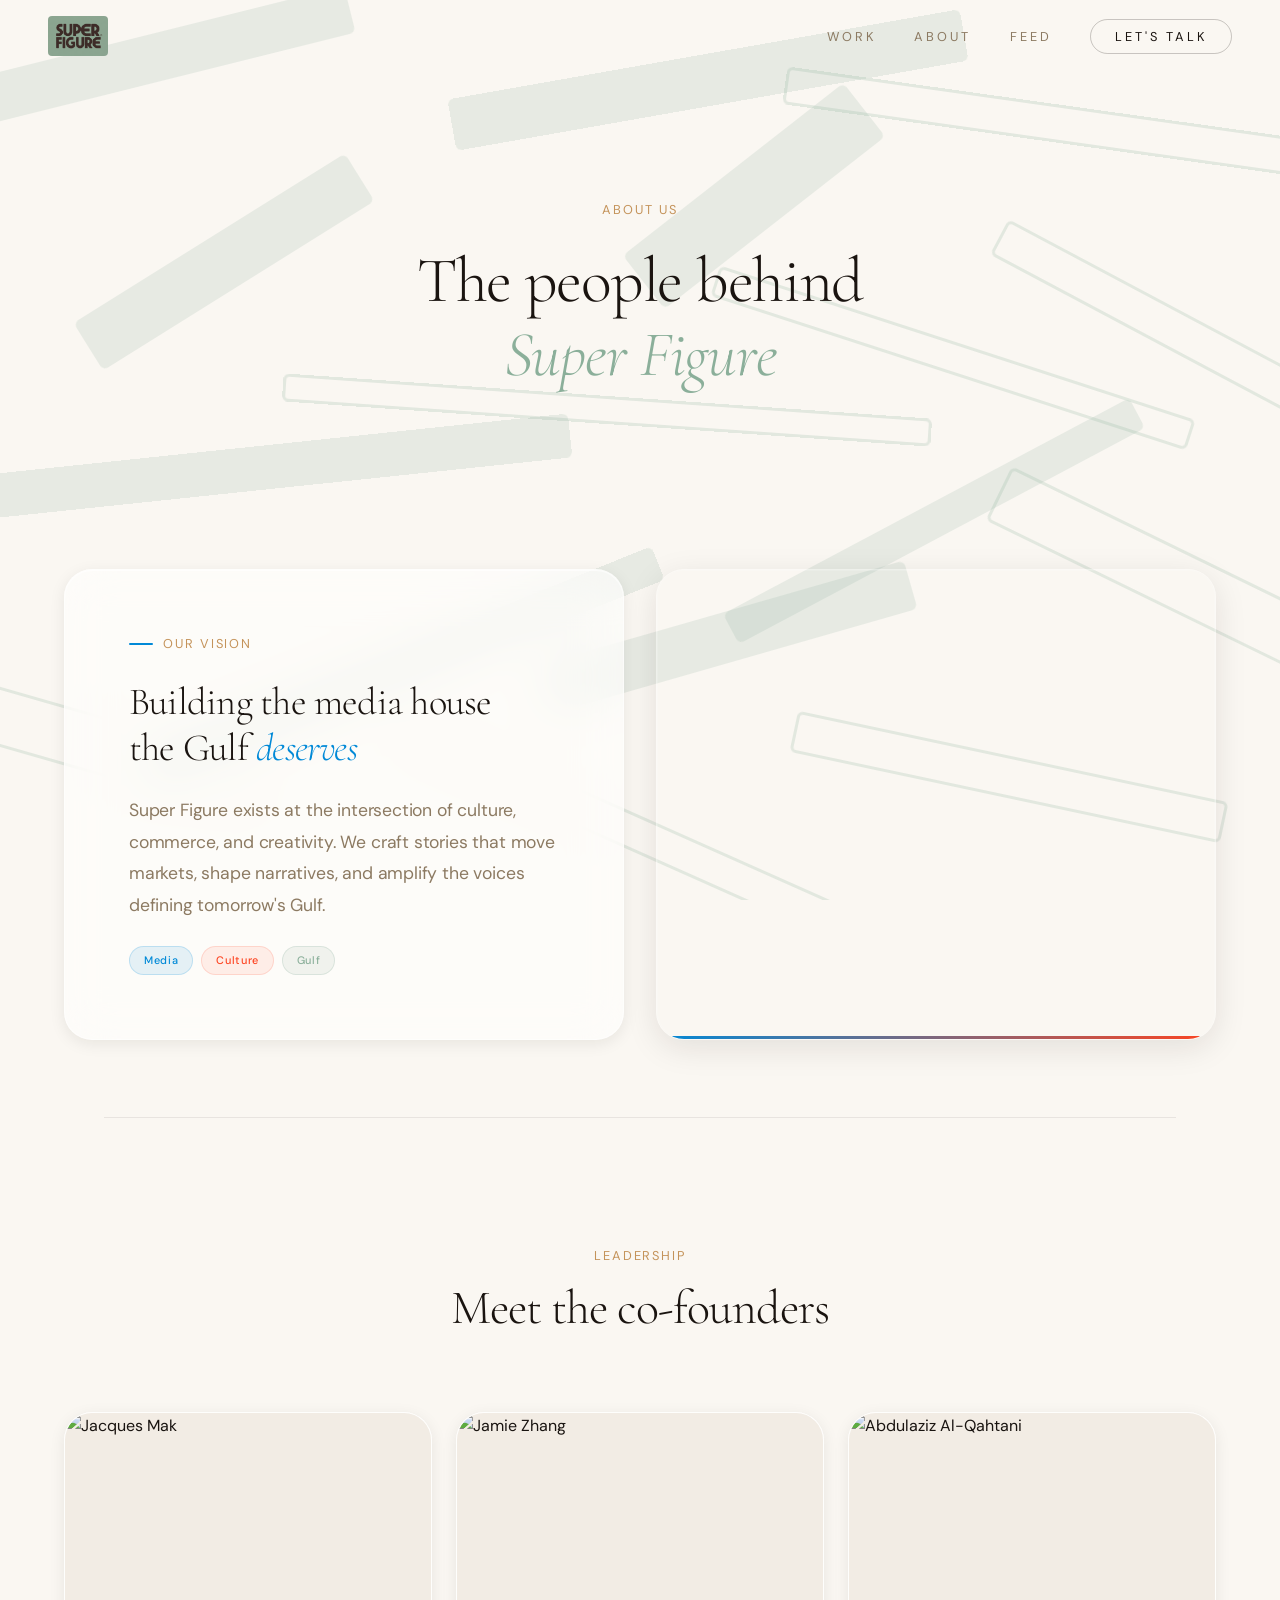
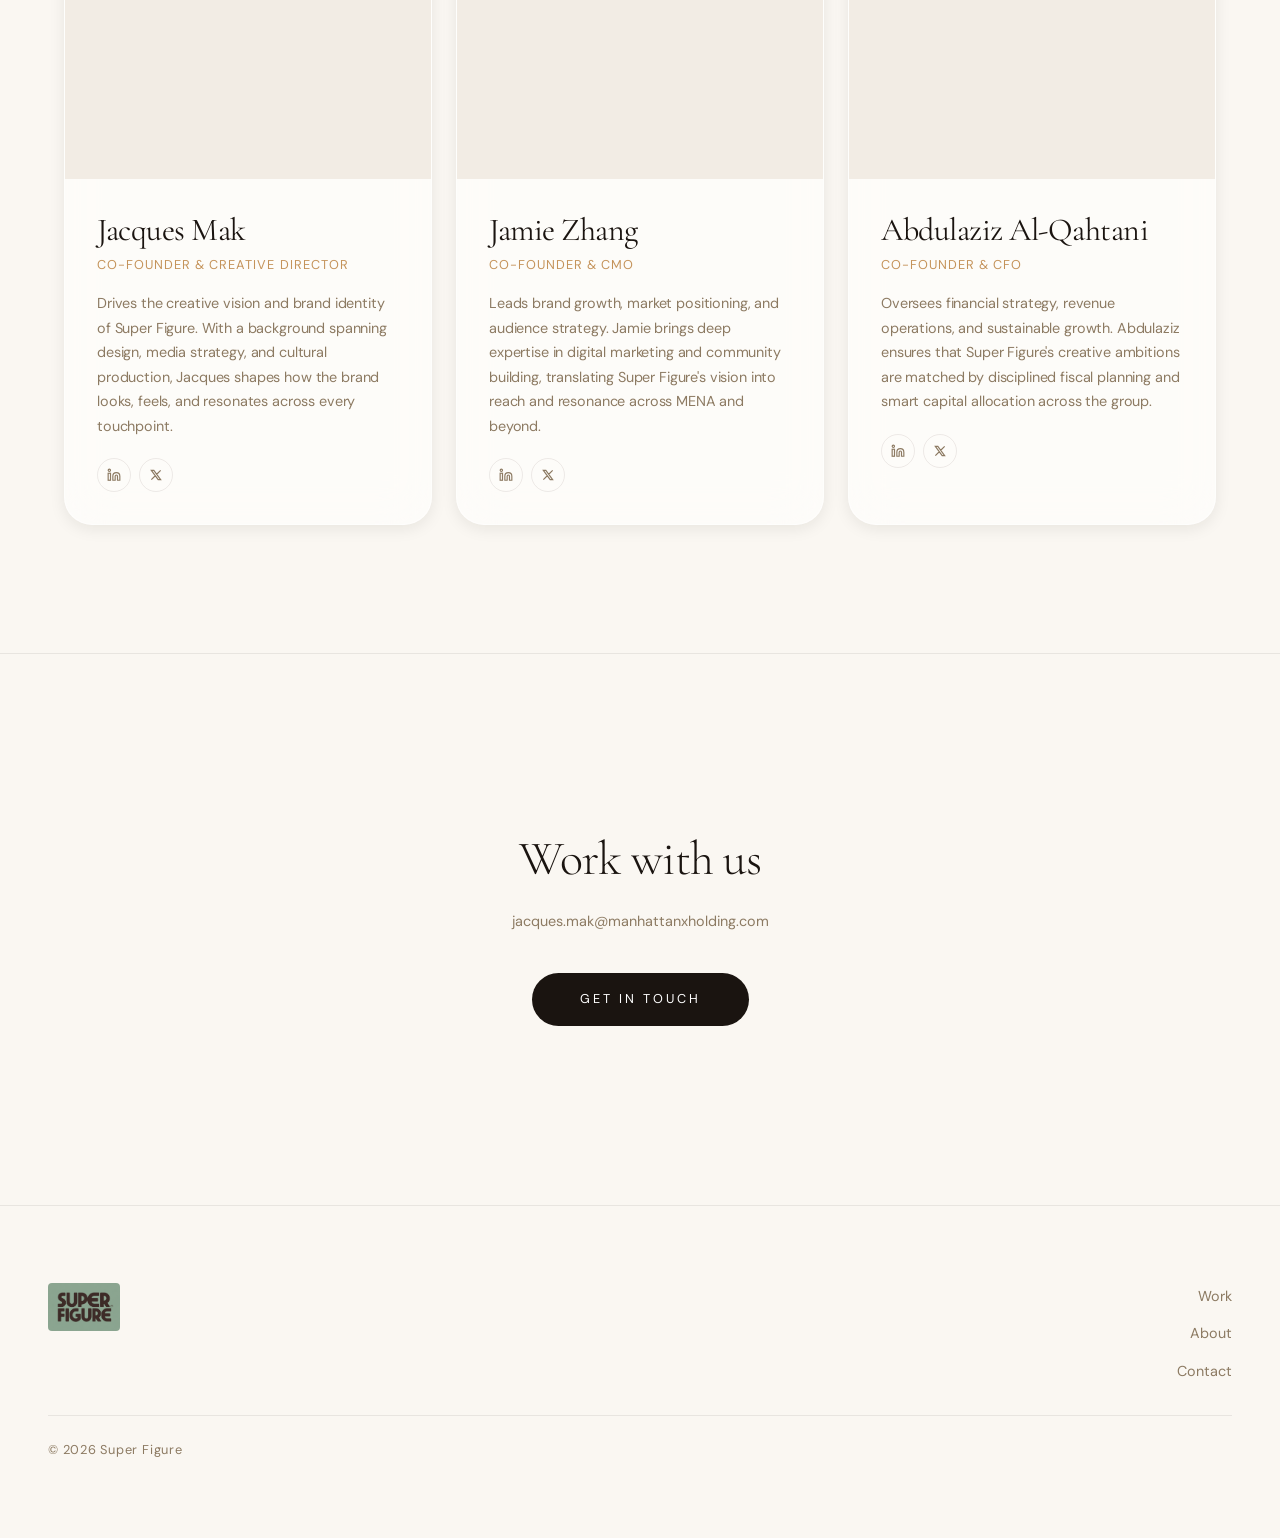
==== about.html @ fd744ec8 "people page" ====
<!DOCTYPE html>
<html lang="en" dir="ltr">
<head>
  <meta charset="UTF-8">
  <meta name="viewport" content="width=device-width, initial-scale=1.0">
  <title>About — SUPER FIGURE</title>
  <meta name="description" content="Meet the team behind SUPER FIGURE — a media house for the Gulf and beyond.">
  <meta property="og:title" content="About — SUPER FIGURE">
  <meta property="og:description" content="Meet the team behind SUPER FIGURE.">
  <meta property="og:type" content="website">

  <link rel="preconnect" href="https://fonts.googleapis.com">
  <link rel="preconnect" href="https://fonts.gstatic.com" crossorigin>
  <link href="https://fonts.googleapis.com/css2?family=Cormorant+Garamond:ital,wght@0,300;0,400;0,600;1,300;1,400&family=DM+Sans:ital,wght@0,300;0,400;0,500&family=JetBrains+Mono:wght@300;400&family=Noto+Naskh+Arabic:wght@400;500;600&display=swap" rel="stylesheet">
  <link rel="icon" type="image/svg+xml" href="favicon.svg">

  <link rel="stylesheet" href="styles/variables.css">
  <link rel="stylesheet" href="styles/base.css">
  <link rel="stylesheet" href="styles/components.css">
  <link rel="stylesheet" href="styles/animations.css">

  <style>
    .ar { font-family: var(--font-arabic); direction: rtl; }

    /* ===== SAGE BANDAGE STRIPS (background layer) ===== */
    .strips-bg {
      position: fixed;
      inset: 0;
      z-index: 0;
      pointer-events: none;
      overflow: hidden;
    }
    .strip {
      position: absolute;
      background: var(--sage);
      border-radius: 6px;
      will-change: transform;
      transition: transform 0.8s cubic-bezier(0.23, 1, 0.32, 1);
    }
    .strip--solid { opacity: 0.18; }
    .strip--outline {
      background: transparent;
      border: 3.5px solid var(--sage);
      opacity: 0.22;
    }
    .strip-1  { width: 420px; height: 48px; top: 4%;   left: -5%;  transform: rotate(-14deg); }
    .strip-2  { width: 600px; height: 38px; top: 12%;  right: -8%; transform: rotate(8deg); }
    .strip-3  { width: 320px; height: 56px; top: 26%;  left: 5%;   transform: rotate(-32deg); }
    .strip-4  { width: 500px; height: 32px; top: 38%;  right: 6%;  transform: rotate(18deg); }
    .strip-5  { width: 700px; height: 44px; top: 50%;  left: -10%; transform: rotate(-6deg); }
    .strip-6  { width: 350px; height: 60px; top: 60%;  right: -4%; transform: rotate(26deg); }
    .strip-7  { width: 550px; height: 36px; top: 72%;  left: 10%;  transform: rotate(-22deg); }
    .strip-8  { width: 440px; height: 42px; top: 84%;  right: 4%;  transform: rotate(12deg); }
    .strip-9  { width: 280px; height: 68px; top: 18%;  left: 48%;  transform: rotate(-38deg); }
    .strip-10 { width: 650px; height: 28px; top: 44%;  left: 22%;  transform: rotate(4deg); }
    .strip-11 { width: 380px; height: 50px; top: 68%;  left: 42%;  transform: rotate(-16deg); }
    .strip-12 { width: 480px; height: 36px; top: 90%;  left: 30%;  transform: rotate(24deg); }
    .strip-13 { width: 520px; height: 52px; top: 6%;   left: 35%;  transform: rotate(-10deg); }
    .strip-14 { width: 380px; height: 40px; top: 34%;  right: -6%; transform: rotate(28deg); }
    .strip-15 { width: 460px; height: 34px; top: 56%;  left: 55%;  transform: rotate(-28deg); }
    .strip-16 { width: 300px; height: 58px; top: 80%;  left: -3%;  transform: rotate(16deg); }

    /* ===== GLASS MIXIN ===== */
    .glass {
      background: rgba(255, 255, 255, 0.55);
      backdrop-filter: blur(20px) saturate(1.4);
      -webkit-backdrop-filter: blur(20px) saturate(1.4);
      border: 1px solid rgba(255, 255, 255, 0.5);
    }
    .glass-strong {
      background: rgba(255, 255, 255, 0.72);
      backdrop-filter: blur(32px) saturate(1.6);
      -webkit-backdrop-filter: blur(32px) saturate(1.6);
      border: 1px solid rgba(255, 255, 255, 0.6);
    }

    /* ===== ABOUT HERO ===== */
    .about-hero {
      position: relative;
      z-index: 1;
      padding: calc(var(--header-height) + clamp(4rem, 10vw, 8rem)) clamp(2rem, 6vw, 4rem) clamp(3rem, 6vw, 5rem);
    }
    .about-hero-inner {
      max-width: var(--max-width-narrow);
      margin: 0 auto;
      text-align: center;
    }
    .about-eyebrow {
      font-size: var(--text-xs);
      letter-spacing: var(--tracking-label);
      text-transform: uppercase;
      color: var(--gold);
      margin-bottom: 1.5rem;
      display: block;
    }
    .about-hero-title {
      font-family: var(--font-display);
      font-size: var(--text-3xl);
      font-weight: 300;
      color: var(--color-text);
      line-height: 1.15;
      letter-spacing: var(--tracking-display);
      margin-bottom: 1.5rem;
    }
    .about-hero-title .accent {
      color: var(--sage);
      font-style: italic;
    }

    /* ===== MP4 ACCENT COLORS ===== */
    :root {
      --mp4-blue: #0189d7;
      --mp4-blue-soft: rgba(1, 137, 215, 0.10);
      --mp4-blue-strong: rgba(1, 137, 215, 0.18);
      --mp4-red: #fd4421;
      --mp4-red-soft: rgba(253, 68, 33, 0.08);
      --mp4-olive: #504c3d;
    }

    /* ===== VISION SECTION ===== */
    .vision-section {
      position: relative;
      z-index: 1;
      padding: clamp(3rem, 6vw, 5rem) clamp(2rem, 6vw, 4rem);
    }
    .vision-inner {
      max-width: var(--max-width);
      margin: 0 auto;
      display: grid;
      grid-template-columns: 1fr 1fr;
      gap: clamp(1.5rem, 3vw, 2rem);
      align-items: stretch;
    }
    .vision-card {
      background: rgba(255, 255, 255, 0.6);
      backdrop-filter: blur(24px) saturate(1.5);
      -webkit-backdrop-filter: blur(24px) saturate(1.5);
      border: 1px solid rgba(255, 255, 255, 0.5);
      box-shadow: var(--shadow-md), inset 0 1px 0 rgba(255,255,255,0.6);
      border-radius: var(--radius-xl);
      padding: clamp(2.5rem, 5vw, 4rem);
      display: flex;
      flex-direction: column;
      justify-content: center;
    }
    .vision-label {
      font-size: var(--text-xs);
      letter-spacing: var(--tracking-label);
      text-transform: uppercase;
      color: var(--gold);
      margin-bottom: 1.5rem;
      display: flex;
      align-items: center;
      gap: 10px;
    }
    .vision-label::before {
      content: '';
      width: 24px;
      height: 2px;
      background: var(--mp4-blue);
      border-radius: 2px;
    }
    .vision-title {
      font-family: var(--font-display);
      font-size: clamp(1.8rem, 3vw, 2.8rem);
      color: var(--color-text);
      font-weight: 300;
      line-height: 1.2;
      letter-spacing: var(--tracking-display);
      margin-bottom: 1.5rem;
    }
    .vision-title .v-accent {
      color: var(--mp4-blue);
      font-style: italic;
    }
    .vision-body {
      font-size: var(--text-base);
      color: var(--color-text-muted);
      line-height: 1.8;
      letter-spacing: var(--tracking-body);
      margin-bottom: 1.5rem;
    }
    .vision-tag-row {
      display: flex;
      flex-wrap: wrap;
      gap: 8px;
      margin-top: auto;
    }
    .vision-tag {
      padding: 5px 14px;
      border-radius: var(--radius-pill);
      font-size: 0.68rem;
      letter-spacing: 0.06em;
      font-weight: 500;
    }
    .vision-tag--blue {
      background: var(--mp4-blue-soft);
      color: var(--mp4-blue);
      border: 1px solid var(--mp4-blue-strong);
    }
    .vision-tag--red {
      background: var(--mp4-red-soft);
      color: var(--mp4-red);
      border: 1px solid rgba(253, 68, 33, 0.15);
    }
    .vision-tag--sage {
      background: var(--sage-soft);
      color: var(--sage);
      border: 1px solid var(--sage-strong);
    }

    /* Video container */
    .vision-video {
      border-radius: var(--radius-xl);
      overflow: hidden;
      position: relative;
      box-shadow: var(--shadow-lg);
      border: 1px solid rgba(255,255,255,0.3);
    }
    .vision-video video {
      width: 100%;
      height: 100%;
      object-fit: cover;
      display: block;
    }
    .vision-video::after {
      content: '';
      position: absolute;
      inset: 0;
      border-radius: var(--radius-xl);
      box-shadow: inset 0 0 0 1px rgba(255,255,255,0.15);
      pointer-events: none;
    }
    /* Colored accent line under video */
    .vision-video::before {
      content: '';
      position: absolute;
      bottom: 0;
      left: 0;
      right: 0;
      height: 3px;
      background: linear-gradient(90deg, var(--mp4-blue), var(--mp4-red));
      z-index: 1;
    }

    /* ===== DIVIDER ===== */
    .section-divider {
      max-width: var(--max-width);
      margin: 0 auto;
      padding: 0 clamp(2rem, 6vw, 4rem);
      position: relative;
      z-index: 1;
    }
    .section-divider hr {
      border: none;
      border-top: 1px solid var(--color-border);
    }

    /* ===== TEAM SECTION ===== */
    .team-section {
      position: relative;
      z-index: 1;
      padding: clamp(5rem, 10vw, 8rem) clamp(2rem, 6vw, 4rem);
    }
    .team-inner {
      max-width: var(--max-width);
      margin: 0 auto;
    }
    .team-header {
      text-align: center;
      margin-bottom: clamp(3rem, 6vw, 5rem);
    }
    .team-label {
      font-size: var(--text-xs);
      letter-spacing: var(--tracking-label);
      text-transform: uppercase;
      color: var(--gold);
      margin-bottom: 1rem;
      display: block;
    }
    .team-title {
      font-family: var(--font-display);
      font-size: var(--text-2xl);
      color: var(--color-text);
      font-weight: 300;
      letter-spacing: var(--tracking-display);
    }

    /* Team Grid — Slack leadership-inspired cards */
    .team-grid {
      display: grid;
      grid-template-columns: repeat(3, 1fr);
      gap: clamp(1rem, 2vw, 1.5rem);
    }

    .team-card {
      background: rgba(255, 255, 255, 0.6);
      backdrop-filter: blur(24px) saturate(1.5);
      -webkit-backdrop-filter: blur(24px) saturate(1.5);
      border: 1px solid rgba(255, 255, 255, 0.5);
      border-radius: var(--radius-xl);
      overflow: hidden;
      transition: transform var(--duration-normal) var(--ease-out-quint),
                  box-shadow var(--duration-normal) var(--ease-out-quad),
                  border-color var(--duration-fast) var(--ease-out-quad);
      box-shadow: var(--shadow-md), inset 0 1px 0 rgba(255,255,255,0.6);
      position: relative;
    }

    .team-card::before {
      content: '';
      position: absolute;
      bottom: 0;
      left: 0;
      right: 0;
      height: 3px;
      background: linear-gradient(90deg, var(--mp4-blue), var(--sage), var(--gold));
      transform: scaleX(0);
      transform-origin: left;
      transition: transform var(--duration-slow) var(--ease-out-quint);
    }

    .team-card:hover {
      transform: translateY(-6px);
      box-shadow: var(--shadow-card-hover);
      border-color: var(--color-border-hover);
    }
    .team-card:hover::before {
      transform: scaleX(1);
    }

    .team-card-photo {
      width: 100%;
      aspect-ratio: 1 / 1;
      overflow: hidden;
      background: var(--cream-deep);
    }
    .team-card-photo img {
      width: 100%;
      height: 100%;
      object-fit: cover;
      filter: saturate(0.9);
      transition: transform var(--duration-glacial) var(--ease-out-quint),
                  filter var(--duration-slow) var(--ease-out-quad);
    }
    .team-card:hover .team-card-photo img {
      transform: scale(1.04);
      filter: saturate(1);
    }

    .team-card-info {
      padding: clamp(1.5rem, 2.5vw, 2rem);
    }

    .team-card-name {
      font-family: var(--font-display);
      font-size: var(--text-xl);
      color: var(--color-text);
      font-weight: 400;
      line-height: 1.2;
      margin-bottom: 0.35rem;
      letter-spacing: var(--tracking-title);
    }

    .team-card-role {
      font-size: var(--text-xs);
      letter-spacing: 0.08em;
      text-transform: uppercase;
      color: var(--gold);
      margin-bottom: 1rem;
      display: block;
    }

    .team-card-bio {
      font-size: var(--text-sm);
      color: var(--color-text-muted);
      line-height: 1.7;
      letter-spacing: var(--tracking-body);
    }

    /* Social row inside card */
    .team-card-social {
      display: flex;
      gap: 8px;
      margin-top: 1.25rem;
    }
    .team-social-btn {
      width: 34px;
      height: 34px;
      border-radius: 50%;
      border: 1px solid var(--color-border);
      background: transparent;
      display: flex;
      align-items: center;
      justify-content: center;
      cursor: pointer;
      transition: all var(--duration-micro) ease;
      text-decoration: none;
    }
    .team-social-btn:hover {
      border-color: var(--color-border-strong);
      background: var(--color-surface-muted);
    }
    .team-social-btn svg {
      width: 14px;
      height: 14px;
      stroke: var(--color-text-muted);
      fill: none;
      stroke-width: 2;
    }
    .team-social-btn:hover svg {
      stroke: var(--color-text);
    }

    /* ===== CTA ===== */
    .cta-section {
      background: var(--color-bg);
      padding: clamp(6rem, 14vw, 12rem) 2rem;
      text-align: center;
      border-top: 1px solid var(--color-border);
      position: relative;
      z-index: 1;
    }
    .cta-section h2 {
      font-family: var(--font-display);
      font-size: var(--text-2xl);
      color: var(--color-text);
      font-weight: 300;
      margin-bottom: 1.5rem;
    }
    .cta-email {
      font-size: var(--text-sm);
      color: var(--color-text-muted);
      margin-bottom: 2.5rem;
      display: block;
    }

    /* ===== RESPONSIVE ===== */
    @media (max-width: 768px) {
      .vision-inner {
        grid-template-columns: 1fr;
        gap: 1.5rem;
      }
      .vision-video {
        aspect-ratio: 16 / 9;
      }
      .team-grid {
        grid-template-columns: 1fr;
        max-width: 420px;
        margin: 0 auto;
      }
      .about-hero-title {
        font-size: var(--text-2xl);
      }
    }

    @media (min-width: 769px) and (max-width: 1024px) {
      .team-grid {
        grid-template-columns: repeat(2, 1fr);
      }
      .team-grid .team-card:last-child {
        grid-column: 1 / -1;
        max-width: 50%;
        justify-self: center;
      }
    }
  </style>
</head>
<body>

<!-- Sage Bandage Strips — scattered geometric background -->
<div class="strips-bg" aria-hidden="true" id="stripsBg">
  <div class="strip strip--solid strip-1"></div>
  <div class="strip strip--outline strip-2"></div>
  <div class="strip strip--solid strip-3"></div>
  <div class="strip strip--outline strip-4"></div>
  <div class="strip strip--solid strip-5"></div>
  <div class="strip strip--outline strip-6"></div>
  <div class="strip strip--solid strip-7"></div>
  <div class="strip strip--outline strip-8"></div>
  <div class="strip strip--solid strip-9"></div>
  <div class="strip strip--outline strip-10"></div>
  <div class="strip strip--solid strip-11"></div>
  <div class="strip strip--outline strip-12"></div>
  <div class="strip strip--solid strip-13"></div>
  <div class="strip strip--outline strip-14"></div>
  <div class="strip strip--solid strip-15"></div>
  <div class="strip strip--outline strip-16"></div>
</div>

<!-- Page Loader -->
<div class="page-loader" id="pageLoader">
  <div class="loader-mark">SF</div>
</div>

<a href="#main" class="skip-link">Skip to content</a>

<!-- Navigation -->
<nav class="site-nav" id="siteNav" role="navigation" aria-label="Main navigation">
  <div class="nav-inner">
    <a href="index.html" class="nav-brand">
      <img src="assets/images/logo.png" alt="Super Figure" class="nav-logo-img">
    </a>
    <ul class="nav-links">
      <li><a href="index.html#editorial">Work</a></li>
      <li><a href="about.html" class="active">About</a></li>
      <li><a href="index.html#feed">Feed</a></li>
      <li><a href="mailto:jacques.mak@manhattanxholding.com" class="nav-cta">Let's Talk</a></li>
    </ul>
    <button class="hamburger" id="hamburger" aria-label="Toggle menu">
      <span></span><span></span><span></span>
    </button>
  </div>
</nav>

<div class="mobile-menu" id="mobileMenu">
  <a href="index.html#editorial">Work</a>
  <a href="about.html">About</a>
  <a href="index.html#feed">Feed</a>
  <a href="mailto:jacques.mak@manhattanxholding.com">Contact</a>
</div>

<main id="main">

  <!-- ===== ABOUT HERO ===== -->
  <section class="about-hero">
    <div class="about-hero-inner reveal">
      <span class="about-eyebrow">About Us</span>
      <h1 class="about-hero-title">The people behind<br><span class="accent">Super Figure</span></h1>
    </div>
  </section>

  <!-- ===== VISION ===== -->
  <section class="vision-section">
    <div class="vision-inner">
      <div class="vision-card reveal">
        <span class="vision-label">Our Vision</span>
        <h2 class="vision-title">Building the media house<br>the Gulf <span class="v-accent">deserves</span></h2>
        <p class="vision-body">Super Figure exists at the intersection of culture, commerce, and creativity. We craft stories that move markets, shape narratives, and amplify the voices defining tomorrow's Gulf.</p>
        <div class="vision-tag-row">
          <span class="vision-tag vision-tag--blue">Media</span>
          <span class="vision-tag vision-tag--red">Culture</span>
          <span class="vision-tag vision-tag--sage">Gulf</span>
        </div>
      </div>
      <div class="vision-video reveal reveal-delay-1">
        <video autoplay muted loop playsinline>
          <source src="assets/images/697e04123c9caf346eb57c68.mp4" type="video/mp4">
        </video>
      </div>
    </div>
  </section>

  <div class="section-divider"><hr></div>

  <!-- ===== TEAM ===== -->
  <section class="team-section">
    <div class="team-inner">
      <div class="team-header reveal">
        <span class="team-label">Leadership</span>
        <h2 class="team-title">Meet the co-founders</h2>
      </div>

      <div class="team-grid">

        <!-- Jacques Mak -->
        <div class="team-card reveal reveal-delay-1">
          <div class="team-card-photo">
            <img src="assets/images/team/Jacques Mak.png" alt="Jacques Mak">
          </div>
          <div class="team-card-info">
            <h3 class="team-card-name">Jacques Mak</h3>
            <span class="team-card-role">Co-Founder & Creative Director</span>
            <p class="team-card-bio">Drives the creative vision and brand identity of Super Figure. With a background spanning design, media strategy, and cultural production, Jacques shapes how the brand looks, feels, and resonates across every touchpoint.</p>
            <div class="team-card-social">
              <a href="#" class="team-social-btn" aria-label="LinkedIn">
                <svg viewBox="0 0 24 24"><path d="M16 8a6 6 0 0 1 6 6v7h-4v-7a2 2 0 0 0-2-2 2 2 0 0 0-2 2v7h-4v-7a6 6 0 0 1 6-6z"/><rect x="2" y="9" width="4" height="12"/><circle cx="4" cy="4" r="2"/></svg>
              </a>
              <a href="#" class="team-social-btn" aria-label="X / Twitter">
                <svg viewBox="0 0 24 24"><path d="M4 4l11.733 16h4.267l-11.733-16zM4 20l6.768-6.768M20 4l-6.768 6.768"/></svg>
              </a>
            </div>
          </div>
        </div>

        <!-- Jamie Zhang -->
        <div class="team-card reveal reveal-delay-2">
          <div class="team-card-photo">
            <img src="assets/images/team/Jamie Zhang.jpeg" alt="Jamie Zhang">
          </div>
          <div class="team-card-info">
            <h3 class="team-card-name">Jamie Zhang</h3>
            <span class="team-card-role">Co-Founder & CMO</span>
            <p class="team-card-bio">Leads brand growth, market positioning, and audience strategy. Jamie brings deep expertise in digital marketing and community building, translating Super Figure's vision into reach and resonance across MENA and beyond.</p>
            <div class="team-card-social">
              <a href="#" class="team-social-btn" aria-label="LinkedIn">
                <svg viewBox="0 0 24 24"><path d="M16 8a6 6 0 0 1 6 6v7h-4v-7a2 2 0 0 0-2-2 2 2 0 0 0-2 2v7h-4v-7a6 6 0 0 1 6-6z"/><rect x="2" y="9" width="4" height="12"/><circle cx="4" cy="4" r="2"/></svg>
              </a>
              <a href="#" class="team-social-btn" aria-label="X / Twitter">
                <svg viewBox="0 0 24 24"><path d="M4 4l11.733 16h4.267l-11.733-16zM4 20l6.768-6.768M20 4l-6.768 6.768"/></svg>
              </a>
            </div>
          </div>
        </div>

        <!-- Abdulaziz Al-Qahtani -->
        <div class="team-card reveal reveal-delay-3">
          <div class="team-card-photo">
            <img src="assets/images/team/Abdulaziz Al-Qahtani.jpeg" alt="Abdulaziz Al-Qahtani">
          </div>
          <div class="team-card-info">
            <h3 class="team-card-name">Abdulaziz Al-Qahtani</h3>
            <span class="team-card-role">Co-Founder & CFO</span>
            <p class="team-card-bio">Oversees financial strategy, revenue operations, and sustainable growth. Abdulaziz ensures that Super Figure's creative ambitions are matched by disciplined fiscal planning and smart capital allocation across the group.</p>
            <div class="team-card-social">
              <a href="#" class="team-social-btn" aria-label="LinkedIn">
                <svg viewBox="0 0 24 24"><path d="M16 8a6 6 0 0 1 6 6v7h-4v-7a2 2 0 0 0-2-2 2 2 0 0 0-2 2v7h-4v-7a6 6 0 0 1 6-6z"/><rect x="2" y="9" width="4" height="12"/><circle cx="4" cy="4" r="2"/></svg>
              </a>
              <a href="#" class="team-social-btn" aria-label="X / Twitter">
                <svg viewBox="0 0 24 24"><path d="M4 4l11.733 16h4.267l-11.733-16zM4 20l6.768-6.768M20 4l-6.768 6.768"/></svg>
              </a>
            </div>
          </div>
        </div>

      </div>
    </div>
  </section>

  <!-- ===== CTA ===== -->
  <section class="cta-section" id="contact">
    <div class="reveal">
      <h2>Work with us</h2>
      <span class="cta-email">jacques.mak@manhattanxholding.com</span>
      <a href="mailto:jacques.mak@manhattanxholding.com" class="btn btn-primary" style="border-radius:var(--radius-pill); padding: 16px 48px;">Get in touch</a>
    </div>
  </section>

</main>

<!-- Footer -->
<footer class="site-footer" role="contentinfo">
  <div class="footer-inner" style="grid-template-columns: 1fr 1fr;">
    <div>
      <img src="assets/images/logo.png" alt="Super Figure" style="height:48px; width:auto; border-radius:4px;">
    </div>
    <div style="text-align:right;">
      <ul class="footer-links" style="align-items:flex-end;">
        <li><a href="index.html#editorial">Work</a></li>
        <li><a href="about.html">About</a></li>
        <li><a href="mailto:jacques.mak@manhattanxholding.com">Contact</a></li>
      </ul>
    </div>
  </div>
  <div class="footer-bottom">
    <span class="footer-copy">&copy; 2026 Super Figure</span>
  </div>
</footer>

<script src="js/main.js"></script>

<!-- Sage Strips — Mouse Organic Distortion -->
<script>
(function() {
  if (window.matchMedia('(prefers-reduced-motion: reduce)').matches) return;

  const strips = document.querySelectorAll('.strip');
  if (!strips.length) return;

  const stripData = [];
  function cachePositions() {
    stripData.length = 0;
    strips.forEach((el, i) => {
      const rect = el.getBoundingClientRect();
      const style = window.getComputedStyle(el);
      const matrix = style.transform;
      let baseAngle = 0;
      if (matrix && matrix !== 'none') {
        const values = matrix.match(/matrix\(([^)]+)\)/);
        if (values) {
          const parts = values[1].split(',').map(Number);
          baseAngle = Math.atan2(parts[1], parts[0]) * (180 / Math.PI);
        }
      }
      stripData.push({
        el,
        cx: rect.left + rect.width / 2,
        cy: rect.top + rect.height / 2 + window.scrollY,
        baseAngle,
        w: rect.width
      });
    });
  }

  let mouseX = window.innerWidth / 2;
  let mouseY = window.innerHeight / 2;
  let ticking = false;

  cachePositions();
  window.addEventListener('resize', cachePositions);

  document.addEventListener('mousemove', (e) => {
    mouseX = e.clientX;
    mouseY = e.clientY + window.scrollY;
    if (!ticking) {
      ticking = true;
      requestAnimationFrame(() => {
        stripData.forEach(s => {
          const dx = mouseX - s.cx;
          const dy = mouseY - s.cy;
          const dist = Math.sqrt(dx * dx + dy * dy);
          const influence = 400;
          if (dist < influence) {
            const strength = 1 - dist / influence;
            const angle = s.baseAngle + strength * 8 * Math.sign(dx);
            const tx = strength * dx * 0.06;
            const ty = strength * dy * 0.06;
            s.el.style.transform = `rotate(${angle}deg) translate(${tx}px, ${ty}px)`;
          }
        });
        ticking = false;
      });
    }
  });
})();
</script>

</body>
</html>
---- styles/variables.css ----
/* Super Figure — Design System (Light Theme)
   Tokens derived from Linear.app + Monocle.com + Cereen extraction,
   fused with SF brand DNA — warm cream palette */
:root {
  /* ── Typography ── */
  --font-display: 'Cormorant Garamond', serif;
  --font-arabic: 'Noto Naskh Arabic', 'Amiri', serif;
  --font-body: 'DM Sans', sans-serif;
  --font-mono: 'JetBrains Mono', monospace;

  /* Type Scale */
  --text-xs: clamp(0.7rem, 0.65rem + 0.25vw, 0.8rem);
  --text-sm: clamp(0.8rem, 0.75rem + 0.25vw, 0.9rem);
  --text-base: clamp(0.95rem, 0.88rem + 0.35vw, 1.1rem);
  --text-lg: clamp(1.15rem, 1rem + 0.75vw, 1.5rem);
  --text-xl: clamp(1.4rem, 1.1rem + 1.5vw, 2rem);
  --text-2xl: clamp(1.8rem, 1.3rem + 2.5vw, 3rem);
  --text-3xl: clamp(2.2rem, 1.5rem + 3.5vw, 4rem);
  --text-hero: clamp(2.8rem, 1.8rem + 5vw, 6rem);

  /* Tracking — Linear + OpenClaw fusion */
  --tracking-hero: -0.03em;
  --tracking-display: -0.02em;
  --tracking-title: -0.015em;
  --tracking-body: -0.01em;
  --tracking-label: 0.15em;

  /* ── Warm Cream Palette ── */
  --cream: #FAF7F2;
  --cream-deep: #F2ECE4;
  --cream-dark: #E8E1D8;
  --warm-white: #FFFFFF;
  --linen: #F5F0E8;

  /* Browns (text hierarchy) */
  --night-earth: #1A1410;
  --deep-umber: #2D2420;
  --bark: #4A3D30;
  --earth-shadow: #5C4A38;
  --slate-warm: #6B5D4F;
  --muted-sand: #8C7A62;
  --desert-haze: #B5A38D;

  /* Gold system */
  --gold: #C4935A;
  --gold-bright: #D4A055;
  --gold-dim: #A67D4A;
  --gold-soft: rgba(196, 147, 90, 0.10);
  --gold-soft-strong: rgba(196, 147, 90, 0.18);

  /* Accent — warm sage (Cereen-inspired complement to gold) */
  --sage: #8BAF9A;
  --sage-soft: rgba(139, 175, 154, 0.12);
  --sage-strong: rgba(139, 175, 154, 0.22);

  /* ── Semantic Tokens ── */
  --color-bg: #FAF7F2;
  --color-bg-alt: #F2ECE4;
  --color-surface: #FFFFFF;
  --color-surface-raised: #FFFFFF;
  --color-surface-muted: #F5F0E8;
  --color-text: #1A1410;
  --color-text-secondary: #4A3D30;
  --color-text-muted: #8C7A62;
  --color-text-faint: #B5A38D;
  --color-border: rgba(26, 20, 16, 0.08);
  --color-border-hover: rgba(26, 20, 16, 0.15);
  --color-border-strong: rgba(26, 20, 16, 0.22);

  /* Inverted (for dark sections like footer) */
  --color-bg-dark: #1A1410;
  --color-surface-dark: #2D2420;
  --color-text-on-dark: #F5EDE0;
  --color-text-muted-on-dark: #B5A38D;
  --color-border-dark: rgba(212, 160, 85, 0.12);

  /* ── Spacing Scale (4px base) ── */
  --space-1: 0.25rem;
  --space-2: 0.5rem;
  --space-3: 0.75rem;
  --space-4: 1rem;
  --space-6: 1.5rem;
  --space-8: 2rem;
  --space-10: 2.5rem;
  --space-12: 3rem;
  --space-16: 4rem;
  --space-20: 5rem;
  --space-24: 6rem;
  --space-32: 8rem;

  /* ── Layout ── */
  --max-width: 1200px;
  --max-width-narrow: 800px;
  --max-width-wide: 1400px;
  --header-height: 72px;

  /* Border Radius (Cereen: generous rounds) */
  --radius-xs: 4px;
  --radius-sm: 8px;
  --radius-md: 14px;
  --radius-lg: 20px;
  --radius-xl: 28px;
  --radius-pill: 100px;

  /* ── Shadows (light theme — soft, layered) ── */
  --shadow-xs: 0 1px 2px rgba(26, 20, 16, 0.04);
  --shadow-sm: 0 2px 8px rgba(26, 20, 16, 0.06);
  --shadow-md: 0 4px 16px rgba(26, 20, 16, 0.08);
  --shadow-lg: 0 8px 32px rgba(26, 20, 16, 0.10);
  --shadow-xl: 0 16px 48px rgba(26, 20, 16, 0.12);
  --shadow-card: 0 2px 12px rgba(26, 20, 16, 0.06);
  --shadow-card-hover: 0 8px 28px rgba(26, 20, 16, 0.10), 0 2px 8px rgba(26, 20, 16, 0.04);
  --shadow-bento: 0 1px 3px rgba(26, 20, 16, 0.04), 0 4px 12px rgba(26, 20, 16, 0.03);

  /* ── Easing Curves (Linear.app-extracted) ── */
  --ease-out: cubic-bezier(0.16, 1, 0.3, 1);
  --ease-out-quad: cubic-bezier(0.25, 0.46, 0.45, 0.94);
  --ease-out-quint: cubic-bezier(0.23, 1, 0.32, 1);
  --ease-out-expo: cubic-bezier(0.19, 1, 0.22, 1);
  --ease-in-out: cubic-bezier(0.65, 0, 0.35, 1);

  /* ── Transition Timing ── */
  --duration-micro: 150ms;
  --duration-fast: 250ms;
  --duration-normal: 400ms;
  --duration-slow: 600ms;
  --duration-glacial: 1200ms;
}
---- styles/base.css ----
/* Super Figure — Base Reset & Typography (Light Theme) */
*, *::before, *::after {
  margin: 0;
  padding: 0;
  box-sizing: border-box;
}

html {
  scroll-behavior: smooth;
  -webkit-font-smoothing: antialiased;
  -moz-osx-font-smoothing: grayscale;
}

body {
  font-family: var(--font-body);
  background: var(--color-bg);
  color: var(--color-text);
  line-height: 1.6;
  overflow-x: hidden;
}

::selection {
  background: var(--gold);
  color: var(--warm-white);
}

a {
  color: var(--gold);
  text-decoration: none;
  transition: color var(--duration-micro) var(--ease-out-quad);
}

a:hover {
  color: var(--gold-dim);
}

img {
  max-width: 100%;
  height: auto;
  display: block;
}

h1, h2, h3, h4, h5, h6 {
  font-family: var(--font-display);
  font-weight: 600;
  line-height: 1.1;
  color: var(--color-text);
}

h1 { font-size: var(--text-hero); letter-spacing: var(--tracking-hero); line-height: 1; }
h2 { font-size: var(--text-3xl); letter-spacing: var(--tracking-display); }
h3 { font-size: var(--text-2xl); letter-spacing: var(--tracking-title); }
h4 { font-size: var(--text-xl); letter-spacing: var(--tracking-title); }

p {
  font-size: var(--text-base);
  line-height: 1.65;
  letter-spacing: var(--tracking-body);
  color: var(--color-text-muted);
}

/* Accessibility */
.sr-only {
  position: absolute;
  width: 1px;
  height: 1px;
  padding: 0;
  margin: -1px;
  overflow: hidden;
  clip: rect(0, 0, 0, 0);
  white-space: nowrap;
  border: 0;
}

.skip-link {
  position: absolute;
  top: -100%;
  left: 0;
  z-index: 10000;
  padding: 1rem 2rem;
  background: var(--gold);
  color: var(--warm-white);
  font-size: var(--text-sm);
}

.skip-link:focus {
  top: 0;
}

/* Scrollbar */
::-webkit-scrollbar {
  width: 6px;
}

::-webkit-scrollbar-track {
  background: var(--color-bg);
}

::-webkit-scrollbar-thumb {
  background: var(--cream-dark);
  border-radius: 3px;
}

/* Reduced Motion */
@media (prefers-reduced-motion: reduce) {
  *, *::before, *::after {
    animation-duration: 0.01ms !important;
    animation-iteration-count: 1 !important;
    transition-duration: 0.01ms !important;
  }
  html { scroll-behavior: auto; }
}
---- styles/components.css ----
/* Super Figure — Components (Light Theme) */

/* ===== NAVIGATION ===== */
.site-nav {
  position: fixed;
  top: 0;
  left: 0;
  right: 0;
  z-index: 1000;
  padding: 0 clamp(1.5rem, 4vw, 3rem);
  transition: all var(--duration-normal) var(--ease-out);
  background: transparent;
}

.site-nav.scrolled {
  background: rgba(255, 255, 255, 0.6);
  backdrop-filter: blur(24px) saturate(1.4);
  -webkit-backdrop-filter: blur(24px) saturate(1.4);
  border-bottom: 1px solid rgba(255, 255, 255, 0.5);
  box-shadow: 0 4px 20px rgba(26, 20, 16, 0.06), inset 0 -1px 0 rgba(255,255,255,0.4);
}

.nav-inner {
  max-width: var(--max-width-wide);
  margin: 0 auto;
  display: flex;
  align-items: center;
  justify-content: space-between;
  height: var(--header-height);
}

.nav-brand {
  display: flex;
  align-items: center;
  gap: 12px;
}

.nav-logo {
  font-family: var(--font-body);
  font-size: 0.85rem;
  font-weight: 700;
  color: var(--color-text);
  letter-spacing: 3px;
  text-transform: uppercase;
}

.nav-logo-img {
  height: 40px;
  width: auto;
  display: block;
  border-radius: 4px;
}

.nav-links {
  display: flex;
  align-items: center;
  gap: clamp(1.5rem, 3vw, 2.5rem);
  list-style: none;
}

.nav-links a {
  font-size: var(--text-xs);
  letter-spacing: 3px;
  text-transform: uppercase;
  color: var(--color-text-muted);
  position: relative;
  padding-bottom: 2px;
  transition: color var(--duration-micro) var(--ease-out-quad);
}

.nav-links a::after {
  content: '';
  position: absolute;
  bottom: -2px;
  left: 0;
  width: 0;
  height: 1px;
  background: var(--color-text);
  transition: width var(--duration-fast) var(--ease-out-quint);
}

.nav-links a:hover,
.nav-links a.active {
  color: var(--color-text);
}

.nav-links a:hover::after,
.nav-links a.active::after {
  width: 100%;
}

.nav-links .nav-cta {
  font-size: var(--text-xs);
  letter-spacing: 3px;
  text-transform: uppercase;
  color: var(--color-text);
  border: 1px solid var(--color-border-strong);
  padding: 8px 24px;
  border-radius: var(--radius-pill);
  transition: all var(--duration-fast) ease;
}

.nav-links .nav-cta:hover {
  background: var(--color-text);
  color: var(--color-surface);
  border-color: var(--color-text);
}

.nav-links .nav-cta::after { display: none; }

/* Hamburger */
.hamburger {
  display: none;
  flex-direction: column;
  gap: 5px;
  cursor: pointer;
  background: none;
  border: none;
  padding: 8px;
}

.hamburger span {
  display: block;
  width: 24px;
  height: 1px;
  background: var(--color-text);
  transition: all var(--duration-fast) ease;
}

.hamburger.active span:nth-child(1) {
  transform: rotate(45deg) translate(4px, 4px);
}
.hamburger.active span:nth-child(2) {
  opacity: 0;
}
.hamburger.active span:nth-child(3) {
  transform: rotate(-45deg) translate(4px, -4px);
}

/* Mobile nav */
.mobile-menu {
  display: none;
  position: fixed;
  inset: 0;
  z-index: 999;
  background: rgba(250, 247, 242, 0.98);
  backdrop-filter: blur(30px);
  -webkit-backdrop-filter: blur(30px);
  flex-direction: column;
  align-items: center;
  justify-content: center;
  gap: 2rem;
}

.mobile-menu.active {
  display: flex;
}

.mobile-menu a {
  font-family: var(--font-display);
  font-size: var(--text-xl);
  color: var(--color-text-muted);
  letter-spacing: 4px;
  transition: color var(--duration-fast) ease;
}

.mobile-menu a:hover {
  color: var(--color-text);
}

/* ===== BUTTONS ===== */
.btn {
  display: inline-flex;
  align-items: center;
  gap: 8px;
  padding: 14px 36px;
  font-family: var(--font-body);
  font-size: var(--text-xs);
  letter-spacing: 3px;
  text-transform: uppercase;
  border: none;
  cursor: pointer;
  transition: all var(--duration-micro) var(--ease-out-quad);
  text-decoration: none;
}

.btn-primary {
  background: var(--color-text);
  color: var(--color-surface);
}

.btn-primary:hover {
  background: var(--bark);
  color: var(--color-surface);
  transform: translateY(-1px);
  box-shadow: var(--shadow-md);
}

.btn-outline {
  background: transparent;
  color: var(--color-text);
  border: 1px solid var(--color-border-strong);
}

.btn-outline:hover {
  border-color: var(--color-text);
  color: var(--color-text);
  background: var(--color-surface-muted);
}

.btn-gold {
  background: transparent;
  color: var(--gold);
  border: 1px solid var(--gold-soft-strong);
}

.btn-gold:hover {
  background: var(--gold-soft);
  border-color: var(--gold);
}

/* ===== FOOTER ===== */
.site-footer {
  padding: clamp(3rem, 6vw, 5rem) clamp(1.5rem, 4vw, 3rem);
  border-top: 1px solid var(--color-border);
  background: var(--color-bg);
}

.footer-inner {
  max-width: var(--max-width);
  margin: 0 auto;
  display: grid;
  grid-template-columns: 1.5fr 1fr 1fr;
  gap: clamp(2rem, 4vw, 4rem);
}

.footer-brand {
  font-family: var(--font-display);
  font-size: var(--text-xl);
  color: var(--color-text);
  margin-bottom: 1rem;
  letter-spacing: 2px;
}

.footer-desc {
  font-size: var(--text-sm);
  color: var(--color-text-muted);
  line-height: 1.65;
  letter-spacing: var(--tracking-body);
  max-width: 320px;
}

.footer-heading {
  font-size: var(--text-xs);
  letter-spacing: var(--tracking-label);
  text-transform: uppercase;
  color: var(--gold);
  margin-bottom: 1.5rem;
}

.footer-links {
  list-style: none;
  display: flex;
  flex-direction: column;
  gap: 0.75rem;
}

.footer-links a {
  font-size: var(--text-sm);
  color: var(--color-text-muted);
}

.footer-links a:hover {
  color: var(--color-text);
}

.footer-bottom {
  max-width: var(--max-width);
  margin: 2rem auto 0;
  padding-top: 1.5rem;
  border-top: 1px solid var(--color-border);
  display: flex;
  justify-content: space-between;
  align-items: center;
}

.footer-copy {
  font-size: var(--text-xs);
  color: var(--color-text-muted);
  letter-spacing: 0.06em;
}

/* ===== RESPONSIVE ===== */
@media (max-width: 768px) {
  .nav-links { display: none; }
  .hamburger { display: flex; }

  .footer-inner {
    grid-template-columns: 1fr;
    gap: 2rem;
  }

  .footer-bottom {
    flex-direction: column;
    gap: 1rem;
    text-align: center;
  }
}
---- styles/animations.css ----
/* Super Figure — Reveal Animations
   Easing: ease-out-quint from Linear.app extraction
   Duration: 600ms (between Linear 0.3s and Monocle 0.5s, tuned for editorial pace) */
.reveal {
  opacity: 0;
  transform: translateY(24px);
  transition: opacity var(--duration-slow) var(--ease-out-quint),
              transform var(--duration-slow) var(--ease-out-quint);
}

.reveal.visible {
  opacity: 1;
  transform: translateY(0);
}

.reveal-delay-1 { transition-delay: 80ms; }
.reveal-delay-2 { transition-delay: 160ms; }
.reveal-delay-3 { transition-delay: 240ms; }
.reveal-delay-4 { transition-delay: 320ms; }

/* Fade in from left */
.reveal-left {
  opacity: 0;
  transform: translateX(-32px);
  transition: opacity var(--duration-slow) var(--ease-out-quint),
              transform var(--duration-slow) var(--ease-out-quint);
}

.reveal-left.visible {
  opacity: 1;
  transform: translateX(0);
}

/* Fade in from right */
.reveal-right {
  opacity: 0;
  transform: translateX(32px);
  transition: opacity var(--duration-slow) var(--ease-out-quint),
              transform var(--duration-slow) var(--ease-out-quint);
}

.reveal-right.visible {
  opacity: 1;
  transform: translateX(0);
}

/* Scale reveal */
.reveal-scale {
  opacity: 0;
  transform: scale(0.96);
  transition: opacity var(--duration-slow) var(--ease-out-quint),
              transform var(--duration-slow) var(--ease-out-quint);
}

.reveal-scale.visible {
  opacity: 1;
  transform: scale(1);
}

/* Page load animation */
.page-loader {
  position: fixed;
  inset: 0;
  z-index: 10001;
  background: var(--color-bg);
  display: flex;
  align-items: center;
  justify-content: center;
  transition: opacity 0.6s ease, visibility 0.6s ease;
}

.page-loader.loaded {
  opacity: 0;
  visibility: hidden;
  pointer-events: none;
}

.loader-mark {
  font-family: var(--font-display);
  font-size: 2rem;
  color: var(--gold);
  animation: loaderPulse 1.5s ease-in-out infinite;
  letter-spacing: 8px;
}

@keyframes loaderPulse {
  0%, 100% { opacity: 0.3; }
  50% { opacity: 1; }
}

/* Reduced motion */
@media (prefers-reduced-motion: reduce) {
  .reveal,
  .reveal-left,
  .reveal-right,
  .reveal-scale {
    opacity: 1;
    transform: none;
    transition: none;
  }

  .page-loader {
    display: none;
  }
}
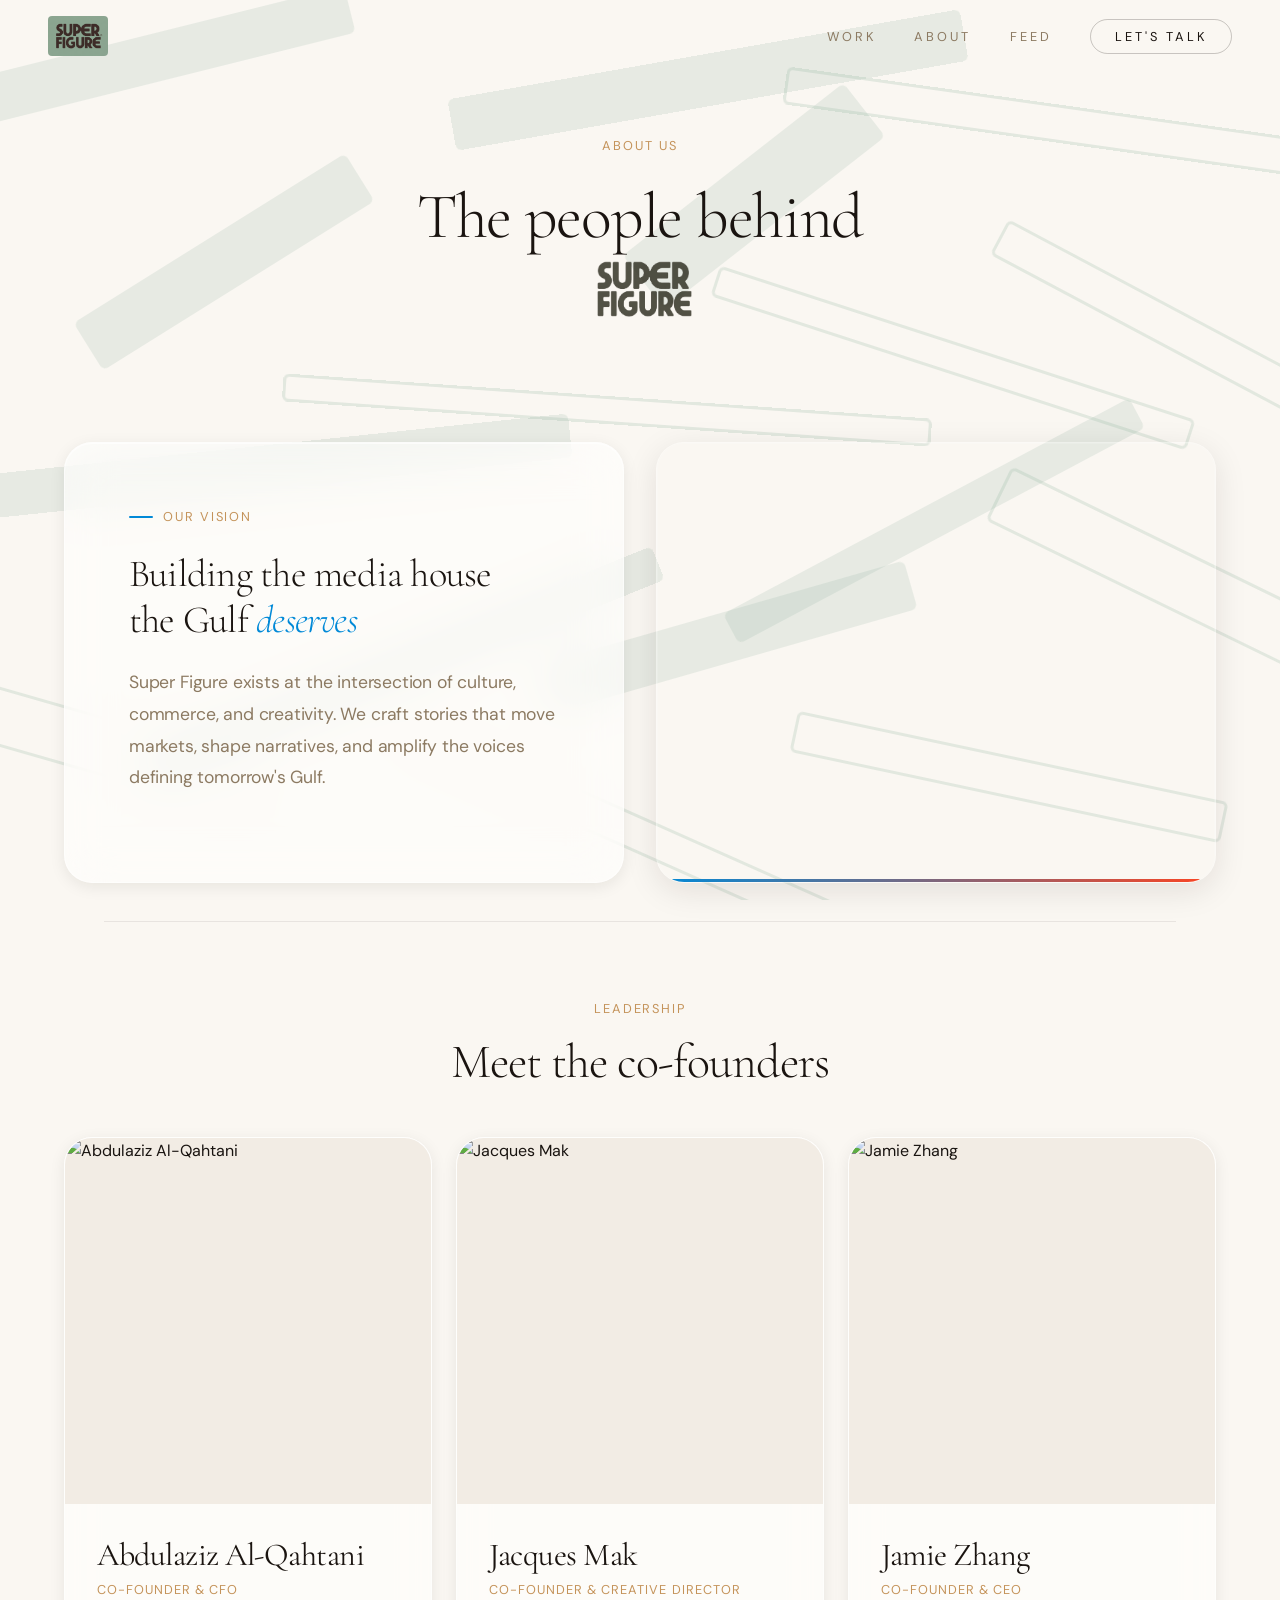
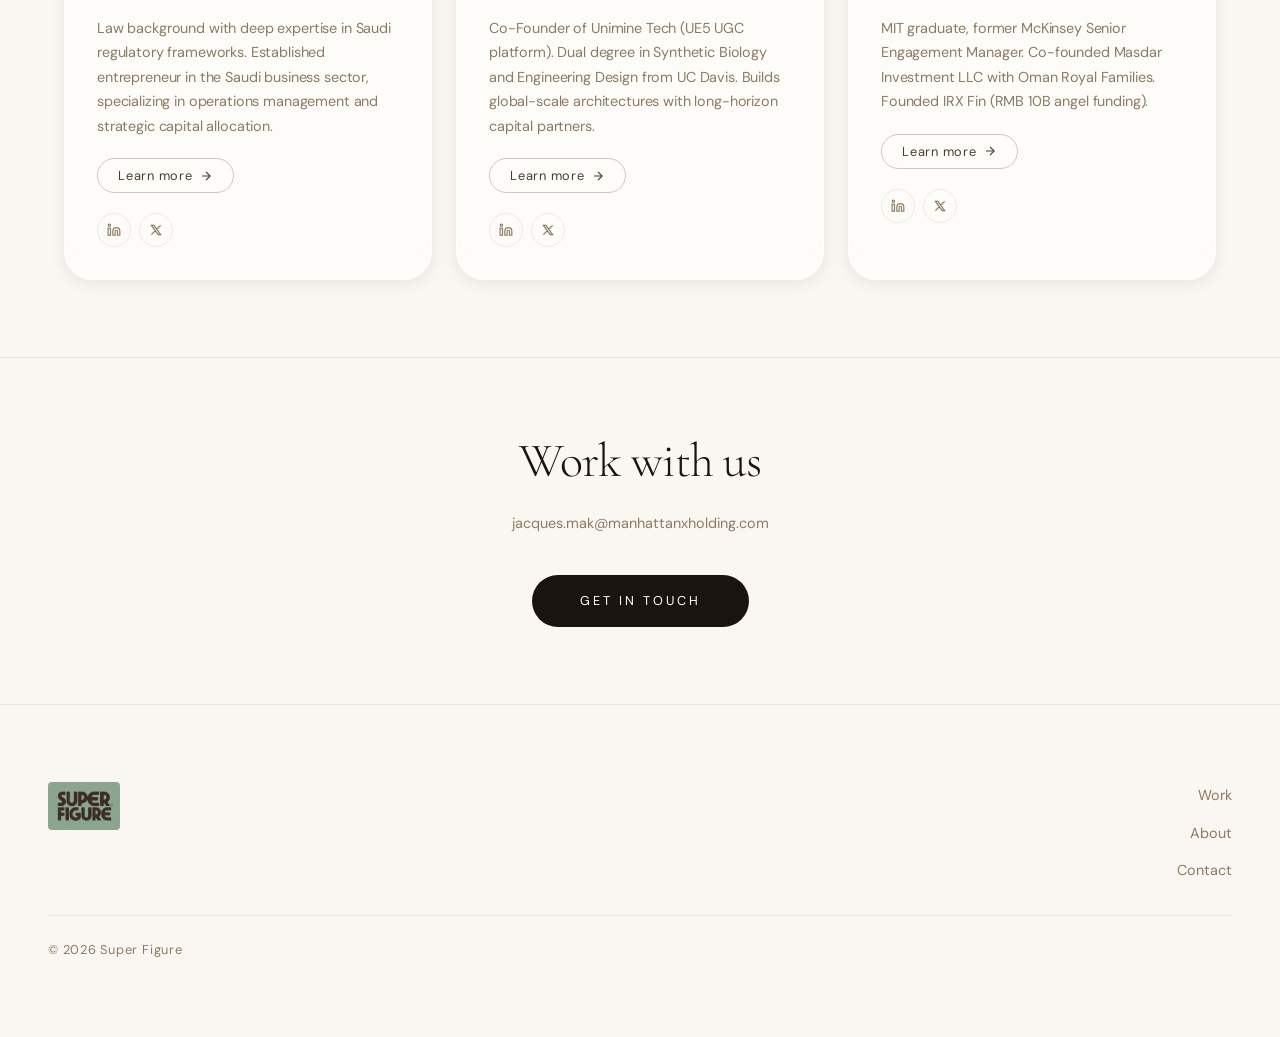
==== commit df676468: "design update" ====
--- a/about.html
+++ b/about.html
@@ -78,7 +78,7 @@
     .about-hero {
       position: relative;
       z-index: 1;
-      padding: calc(var(--header-height) + clamp(4rem, 10vw, 8rem)) clamp(2rem, 6vw, 4rem) clamp(3rem, 6vw, 5rem);
+      padding: calc(var(--header-height) + clamp(2.5rem, 6vw, 4rem)) clamp(2rem, 6vw, 4rem) clamp(1.5rem, 3vw, 2.5rem);
     }
     .about-hero-inner {
       max-width: var(--max-width-narrow);
@@ -102,9 +102,14 @@
       letter-spacing: var(--tracking-display);
       margin-bottom: 1.5rem;
     }
-    .about-hero-title .accent {
-      color: var(--sage);
-      font-style: italic;
+    .about-hero-logo {
+      height: 1.1em;
+      width: auto;
+      vertical-align: baseline;
+      display: inline-block;
+      margin-left: 0.15em;
+      filter: brightness(0.85) sepia(0.15) hue-rotate(60deg);
+      opacity: 0.8;
     }
 
     /* ===== MP4 ACCENT COLORS ===== */
@@ -121,7 +126,7 @@
     .vision-section {
       position: relative;
       z-index: 1;
-      padding: clamp(3rem, 6vw, 5rem) clamp(2rem, 6vw, 4rem);
+      padding: clamp(1.5rem, 3vw, 2.5rem) clamp(2rem, 6vw, 4rem);
     }
     .vision-inner {
       max-width: var(--max-width);
@@ -180,35 +185,6 @@
       letter-spacing: var(--tracking-body);
       margin-bottom: 1.5rem;
     }
-    .vision-tag-row {
-      display: flex;
-      flex-wrap: wrap;
-      gap: 8px;
-      margin-top: auto;
-    }
-    .vision-tag {
-      padding: 5px 14px;
-      border-radius: var(--radius-pill);
-      font-size: 0.68rem;
-      letter-spacing: 0.06em;
-      font-weight: 500;
-    }
-    .vision-tag--blue {
-      background: var(--mp4-blue-soft);
-      color: var(--mp4-blue);
-      border: 1px solid var(--mp4-blue-strong);
-    }
-    .vision-tag--red {
-      background: var(--mp4-red-soft);
-      color: var(--mp4-red);
-      border: 1px solid rgba(253, 68, 33, 0.15);
-    }
-    .vision-tag--sage {
-      background: var(--sage-soft);
-      color: var(--sage);
-      border: 1px solid var(--sage-strong);
-    }
-
     /* Video container */
     .vision-video {
       border-radius: var(--radius-xl);
@@ -260,7 +236,7 @@
     .team-section {
       position: relative;
       z-index: 1;
-      padding: clamp(5rem, 10vw, 8rem) clamp(2rem, 6vw, 4rem);
+      padding: clamp(3rem, 6vw, 5rem) clamp(2rem, 6vw, 4rem);
     }
     .team-inner {
       max-width: var(--max-width);
@@ -268,7 +244,7 @@
     }
     .team-header {
       text-align: center;
-      margin-bottom: clamp(3rem, 6vw, 5rem);
+      margin-bottom: clamp(2rem, 4vw, 3rem);
     }
     .team-label {
       font-size: var(--text-xs);
@@ -339,6 +315,7 @@
       width: 100%;
       height: 100%;
       object-fit: cover;
+      object-position: center 20%;
       filter: saturate(0.9);
       transition: transform var(--duration-glacial) var(--ease-out-quint),
                   filter var(--duration-slow) var(--ease-out-quad);
@@ -412,10 +389,176 @@
       stroke: var(--color-text);
     }
 
+    /* ===== LEARN MORE BUTTON ===== */
+    .team-learn-more {
+      display: inline-flex;
+      align-items: center;
+      gap: 6px;
+      margin-top: 1.25rem;
+      padding: 8px 20px;
+      border-radius: var(--radius-pill);
+      border: 1px solid var(--color-border-strong);
+      background: transparent;
+      font-family: var(--font-body);
+      font-size: var(--text-xs);
+      letter-spacing: 0.06em;
+      color: var(--color-text-secondary);
+      cursor: pointer;
+      transition: all var(--duration-fast) ease;
+    }
+    .team-learn-more:hover {
+      background: var(--color-text);
+      color: var(--color-surface);
+      border-color: var(--color-text);
+    }
+    .team-learn-more svg {
+      width: 14px;
+      height: 14px;
+      stroke: currentColor;
+      fill: none;
+      stroke-width: 2;
+      transition: transform var(--duration-fast) ease;
+    }
+    .team-learn-more:hover svg {
+      transform: translateX(2px);
+    }
+
+    /* ===== MODAL ===== */
+    .modal-overlay {
+      position: fixed;
+      inset: 0;
+      z-index: 10000;
+      background: rgba(26, 20, 16, 0.45);
+      backdrop-filter: blur(8px);
+      -webkit-backdrop-filter: blur(8px);
+      display: flex;
+      align-items: center;
+      justify-content: center;
+      padding: 2rem;
+      opacity: 0;
+      visibility: hidden;
+      transition: opacity var(--duration-normal) var(--ease-out-quint),
+                  visibility var(--duration-normal) var(--ease-out-quint);
+    }
+    .modal-overlay.active {
+      opacity: 1;
+      visibility: visible;
+    }
+    .modal {
+      background: rgba(255, 255, 255, 0.88);
+      backdrop-filter: blur(40px) saturate(1.6);
+      -webkit-backdrop-filter: blur(40px) saturate(1.6);
+      border: 1px solid rgba(255, 255, 255, 0.6);
+      border-radius: var(--radius-xl);
+      box-shadow: var(--shadow-xl);
+      max-width: 580px;
+      width: 100%;
+      max-height: 85vh;
+      overflow-y: auto;
+      transform: translateY(20px) scale(0.97);
+      transition: transform var(--duration-normal) var(--ease-out-quint);
+    }
+    .modal-overlay.active .modal {
+      transform: translateY(0) scale(1);
+    }
+    .modal-header {
+      display: flex;
+      align-items: center;
+      gap: clamp(1rem, 2vw, 1.5rem);
+      padding: clamp(1.5rem, 3vw, 2.5rem);
+      border-bottom: 1px solid var(--color-border);
+    }
+    .modal-avatar {
+      width: 72px;
+      height: 72px;
+      border-radius: 50%;
+      overflow: hidden;
+      flex-shrink: 0;
+      border: 2px solid rgba(255,255,255,0.6);
+      box-shadow: var(--shadow-sm);
+    }
+    .modal-avatar img {
+      width: 100%;
+      height: 100%;
+      object-fit: cover;
+      object-position: center 20%;
+    }
+    .modal-header-text h3 {
+      font-family: var(--font-display);
+      font-size: var(--text-xl);
+      color: var(--color-text);
+      font-weight: 400;
+      letter-spacing: var(--tracking-title);
+      line-height: 1.2;
+    }
+    .modal-header-text span {
+      font-size: var(--text-xs);
+      letter-spacing: 0.08em;
+      text-transform: uppercase;
+      color: var(--gold);
+      display: block;
+      margin-top: 0.25rem;
+    }
+    .modal-close {
+      margin-left: auto;
+      width: 36px;
+      height: 36px;
+      border-radius: 50%;
+      border: 1px solid var(--color-border);
+      background: transparent;
+      cursor: pointer;
+      display: flex;
+      align-items: center;
+      justify-content: center;
+      transition: all var(--duration-micro) ease;
+      flex-shrink: 0;
+    }
+    .modal-close:hover {
+      background: var(--color-surface-muted);
+      border-color: var(--color-border-strong);
+    }
+    .modal-close svg {
+      width: 16px;
+      height: 16px;
+      stroke: var(--color-text-muted);
+      fill: none;
+      stroke-width: 2;
+    }
+    .modal-body {
+      padding: clamp(1.5rem, 3vw, 2.5rem);
+    }
+    .modal-body p {
+      font-size: var(--text-base);
+      color: var(--color-text-muted);
+      line-height: 1.8;
+      letter-spacing: var(--tracking-body);
+      margin-bottom: 1rem;
+    }
+    .modal-body p:last-child { margin-bottom: 0; }
+    .modal-label {
+      font-size: var(--text-xs);
+      letter-spacing: var(--tracking-label);
+      text-transform: uppercase;
+      color: var(--gold);
+      margin-bottom: 0.75rem;
+      display: block;
+    }
+
+    @media (max-width: 768px) {
+      .modal {
+        max-height: 90vh;
+        border-radius: var(--radius-lg);
+      }
+      .modal-avatar {
+        width: 56px;
+        height: 56px;
+      }
+    }
+
     /* ===== CTA ===== */
     .cta-section {
       background: var(--color-bg);
-      padding: clamp(6rem, 14vw, 12rem) 2rem;
+      padding: clamp(3rem, 6vw, 5rem) 2rem;
       text-align: center;
       border-top: 1px solid var(--color-border);
       position: relative;
@@ -451,6 +594,9 @@
       }
       .about-hero-title {
         font-size: var(--text-2xl);
+      }
+      .about-hero-logo {
+        height: 0.95em;
       }
     }
 
@@ -526,7 +672,7 @@
   <section class="about-hero">
     <div class="about-hero-inner reveal">
       <span class="about-eyebrow">About Us</span>
-      <h1 class="about-hero-title">The people behind<br><span class="accent">Super Figure</span></h1>
+      <h1 class="about-hero-title">The people behind<br><img src="assets/images/logo nobg.png" alt="Super Figure" class="about-hero-logo"></h1>
     </div>
   </section>
 
@@ -537,11 +683,6 @@
         <span class="vision-label">Our Vision</span>
         <h2 class="vision-title">Building the media house<br>the Gulf <span class="v-accent">deserves</span></h2>
         <p class="vision-body">Super Figure exists at the intersection of culture, commerce, and creativity. We craft stories that move markets, shape narratives, and amplify the voices defining tomorrow's Gulf.</p>
-        <div class="vision-tag-row">
-          <span class="vision-tag vision-tag--blue">Media</span>
-          <span class="vision-tag vision-tag--red">Culture</span>
-          <span class="vision-tag vision-tag--sage">Gulf</span>
-        </div>
       </div>
       <div class="vision-video reveal reveal-delay-1">
         <video autoplay muted loop playsinline>
@@ -563,15 +704,16 @@
 
       <div class="team-grid">
 
-        <!-- Jacques Mak -->
+        <!-- Abdulaziz Al-Qahtani -->
         <div class="team-card reveal reveal-delay-1">
           <div class="team-card-photo">
-            <img src="assets/images/team/Jacques Mak.png" alt="Jacques Mak">
+            <img src="assets/images/team/Abdulaziz Al-Qahtani.jpeg" alt="Abdulaziz Al-Qahtani">
           </div>
           <div class="team-card-info">
-            <h3 class="team-card-name">Jacques Mak</h3>
-            <span class="team-card-role">Co-Founder & Creative Director</span>
-            <p class="team-card-bio">Drives the creative vision and brand identity of Super Figure. With a background spanning design, media strategy, and cultural production, Jacques shapes how the brand looks, feels, and resonates across every touchpoint.</p>
+            <h3 class="team-card-name">Abdulaziz Al-Qahtani</h3>
+            <span class="team-card-role">Co-Founder & CFO</span>
+            <p class="team-card-bio">Law background with deep expertise in Saudi regulatory frameworks. Established entrepreneur in the Saudi business sector, specializing in operations management and strategic capital allocation.</p>
+            <button class="team-learn-more" onclick="openModal('modal-abdulaziz')">Learn more <svg viewBox="0 0 24 24"><line x1="5" y1="12" x2="19" y2="12"/><polyline points="12 5 19 12 12 19"/></svg></button>
             <div class="team-card-social">
               <a href="#" class="team-social-btn" aria-label="LinkedIn">
                 <svg viewBox="0 0 24 24"><path d="M16 8a6 6 0 0 1 6 6v7h-4v-7a2 2 0 0 0-2-2 2 2 0 0 0-2 2v7h-4v-7a6 6 0 0 1 6-6z"/><rect x="2" y="9" width="4" height="12"/><circle cx="4" cy="4" r="2"/></svg>
@@ -583,15 +725,16 @@
           </div>
         </div>
 
-        <!-- Jamie Zhang -->
+        <!-- Jacques Mak -->
         <div class="team-card reveal reveal-delay-2">
           <div class="team-card-photo">
-            <img src="assets/images/team/Jamie Zhang.jpeg" alt="Jamie Zhang">
+            <img src="assets/images/team/Jacques Mak.png" alt="Jacques Mak">
           </div>
           <div class="team-card-info">
-            <h3 class="team-card-name">Jamie Zhang</h3>
-            <span class="team-card-role">Co-Founder & CMO</span>
-            <p class="team-card-bio">Leads brand growth, market positioning, and audience strategy. Jamie brings deep expertise in digital marketing and community building, translating Super Figure's vision into reach and resonance across MENA and beyond.</p>
+            <h3 class="team-card-name">Jacques Mak</h3>
+            <span class="team-card-role">Co-Founder & Creative Director</span>
+            <p class="team-card-bio">Co-Founder of Unimine Tech (UE5 UGC platform). Dual degree in Synthetic Biology and Engineering Design from UC Davis. Builds global-scale architectures with long-horizon capital partners.</p>
+            <button class="team-learn-more" onclick="openModal('modal-jacques')">Learn more <svg viewBox="0 0 24 24"><line x1="5" y1="12" x2="19" y2="12"/><polyline points="12 5 19 12 12 19"/></svg></button>
             <div class="team-card-social">
               <a href="#" class="team-social-btn" aria-label="LinkedIn">
                 <svg viewBox="0 0 24 24"><path d="M16 8a6 6 0 0 1 6 6v7h-4v-7a2 2 0 0 0-2-2 2 2 0 0 0-2 2v7h-4v-7a6 6 0 0 1 6-6z"/><rect x="2" y="9" width="4" height="12"/><circle cx="4" cy="4" r="2"/></svg>
@@ -603,15 +746,16 @@
           </div>
         </div>
 
-        <!-- Abdulaziz Al-Qahtani -->
+        <!-- Jamie Zhang -->
         <div class="team-card reveal reveal-delay-3">
           <div class="team-card-photo">
-            <img src="assets/images/team/Abdulaziz Al-Qahtani.jpeg" alt="Abdulaziz Al-Qahtani">
+            <img src="assets/images/team/Jamie Zhang.jpeg" alt="Jamie Zhang">
           </div>
           <div class="team-card-info">
-            <h3 class="team-card-name">Abdulaziz Al-Qahtani</h3>
-            <span class="team-card-role">Co-Founder & CFO</span>
-            <p class="team-card-bio">Oversees financial strategy, revenue operations, and sustainable growth. Abdulaziz ensures that Super Figure's creative ambitions are matched by disciplined fiscal planning and smart capital allocation across the group.</p>
+            <h3 class="team-card-name">Jamie Zhang</h3>
+            <span class="team-card-role">Co-Founder & CEO</span>
+            <p class="team-card-bio">MIT graduate, former McKinsey Senior Engagement Manager. Co-founded Masdar Investment LLC with Oman Royal Families. Founded IRX Fin (RMB 10B angel funding).</p>
+            <button class="team-learn-more" onclick="openModal('modal-jamie')">Learn more <svg viewBox="0 0 24 24"><line x1="5" y1="12" x2="19" y2="12"/><polyline points="12 5 19 12 12 19"/></svg></button>
             <div class="team-card-social">
               <a href="#" class="team-social-btn" aria-label="LinkedIn">
                 <svg viewBox="0 0 24 24"><path d="M16 8a6 6 0 0 1 6 6v7h-4v-7a2 2 0 0 0-2-2 2 2 0 0 0-2 2v7h-4v-7a6 6 0 0 1 6-6z"/><rect x="2" y="9" width="4" height="12"/><circle cx="4" cy="4" r="2"/></svg>
@@ -725,5 +869,115 @@
 })();
 </script>
 
+<!-- ===== MODALS ===== -->
+
+<!-- Abdulaziz Al-Qahtani -->
+<div class="modal-overlay" id="modal-abdulaziz">
+  <div class="modal">
+    <div class="modal-header">
+      <div class="modal-avatar">
+        <img src="assets/images/team/Abdulaziz Al-Qahtani.jpeg" alt="Abdulaziz Al-Qahtani">
+      </div>
+      <div class="modal-header-text">
+        <h3>Abdulaziz Al-Qahtani</h3>
+        <span>Co-Founder & CFO</span>
+      </div>
+      <button class="modal-close" onclick="closeModal('modal-abdulaziz')" aria-label="Close">
+        <svg viewBox="0 0 24 24"><line x1="18" y1="6" x2="6" y2="18"/><line x1="6" y1="6" x2="18" y2="18"/></svg>
+      </button>
+    </div>
+    <div class="modal-body">
+      <span class="modal-label">Background</span>
+      <p>Abdulaziz is a high-stakes strategic leader with a diverse background spanning operations management, legal frameworks, and local entrepreneurship. With an academic focus on Law, he specializes in navigating Saudi Arabia's complex regulatory landscape, ensuring institutional compliance and strategic growth.</p>
+      <p>As an established entrepreneur in the Saudi business sector, he possesses deep insights into market dynamics, capital allocation, and operational excellence. His leadership style is forged through years of demanding operational roles — a philosophy of discipline, precision, and result-oriented management.</p>
+      <span class="modal-label" style="margin-top:1rem;">Role at Super Figure</span>
+      <p>As CFO, Abdulaziz oversees the financial architecture that makes ambitious media projects viable. He ensures compliance across Saudi regulatory frameworks while structuring the capital strategy, revenue operations, and partnership agreements that underpin every Super Figure venture.</p>
+    </div>
+  </div>
+</div>
+
+<!-- Jacques Mak -->
+<div class="modal-overlay" id="modal-jacques">
+  <div class="modal">
+    <div class="modal-header">
+      <div class="modal-avatar">
+        <img src="assets/images/team/Jacques Mak.png" alt="Jacques Mak">
+      </div>
+      <div class="modal-header-text">
+        <h3>Jacques Mak</h3>
+        <span>Co-Founder & Creative Director</span>
+      </div>
+      <button class="modal-close" onclick="closeModal('modal-jacques')" aria-label="Close">
+        <svg viewBox="0 0 24 24"><line x1="18" y1="6" x2="6" y2="18"/><line x1="6" y1="6" x2="18" y2="18"/></svg>
+      </button>
+    </div>
+    <div class="modal-body">
+      <span class="modal-label">Background</span>
+      <p>Co-Founder of Unimine Tech — a UE5-based UGC platform and zero-code world editor. Jacques builds global-scale architectures with long-horizon capital partners, operating at the intersection of creative technology and venture building.</p>
+      <p>He holds a dual degree in Synthetic Biology and Engineering Design from UC Davis, combining technical rigor with design thinking. This cross-disciplinary foundation shapes his approach to building systems — whether product platforms or media brands.</p>
+      <span class="modal-label" style="margin-top:1rem;">Role at Super Figure</span>
+      <p>As Creative Director, Jacques sets the visual language, editorial tone, and experience design across every Super Figure touchpoint. From the identity system and brand architecture to content production and digital product, he owns the end-to-end creative standard.</p>
+    </div>
+  </div>
+</div>
+
+<!-- Jamie Zhang -->
+<div class="modal-overlay" id="modal-jamie">
+  <div class="modal">
+    <div class="modal-header">
+      <div class="modal-avatar">
+        <img src="assets/images/team/Jamie Zhang.jpeg" alt="Jamie Zhang">
+      </div>
+      <div class="modal-header-text">
+        <h3>Jamie Zhang</h3>
+        <span>Co-Founder & CEO</span>
+      </div>
+      <button class="modal-close" onclick="closeModal('modal-jamie')" aria-label="Close">
+        <svg viewBox="0 0 24 24"><line x1="18" y1="6" x2="6" y2="18"/><line x1="6" y1="6" x2="18" y2="18"/></svg>
+      </button>
+    </div>
+    <div class="modal-body">
+      <span class="modal-label">Background</span>
+      <p>MIT graduate and former McKinsey Senior Engagement Manager, Jamie brings elite strategic consulting experience to Super Figure. Her career spans high-stakes advisory work across industries, sharpening her ability to architect scalable business models and drive organizational transformation at speed.</p>
+      <p>Jamie co-founded Masdar Investment LLC in partnership with Oman Royal Families, navigating sovereign wealth and cross-border investment at the highest levels of Gulf finance. She also founded IRX Fin, a fintech venture that secured RMB 10 billion in angel funding — a testament to her capital-raising acumen and deep network across Chinese and Middle Eastern financial ecosystems.</p>
+      <p>As CEO of Super Figure, Jamie orchestrates the company's commercial strategy, partnership architecture, and market expansion. Her rare ability to bridge East and West — connecting Chinese capital networks with Gulf market opportunity — gives Super Figure a decisive edge in building a truly global media house rooted in the region.</p>
+    </div>
+  </div>
+</div>
+
+<!-- Modal JS -->
+<script>
+function openModal(id) {
+  const overlay = document.getElementById(id);
+  if (!overlay) return;
+  overlay.classList.add('active');
+  document.body.style.overflow = 'hidden';
+}
+function closeModal(id) {
+  const overlay = document.getElementById(id);
+  if (!overlay) return;
+  overlay.classList.remove('active');
+  document.body.style.overflow = '';
+}
+// Close on overlay click
+document.querySelectorAll('.modal-overlay').forEach(overlay => {
+  overlay.addEventListener('click', (e) => {
+    if (e.target === overlay) {
+      overlay.classList.remove('active');
+      document.body.style.overflow = '';
+    }
+  });
+});
+// Close on Escape
+document.addEventListener('keydown', (e) => {
+  if (e.key === 'Escape') {
+    document.querySelectorAll('.modal-overlay.active').forEach(overlay => {
+      overlay.classList.remove('active');
+      document.body.style.overflow = '';
+    });
+  }
+});
+</script>
+
 </body>
 </html>
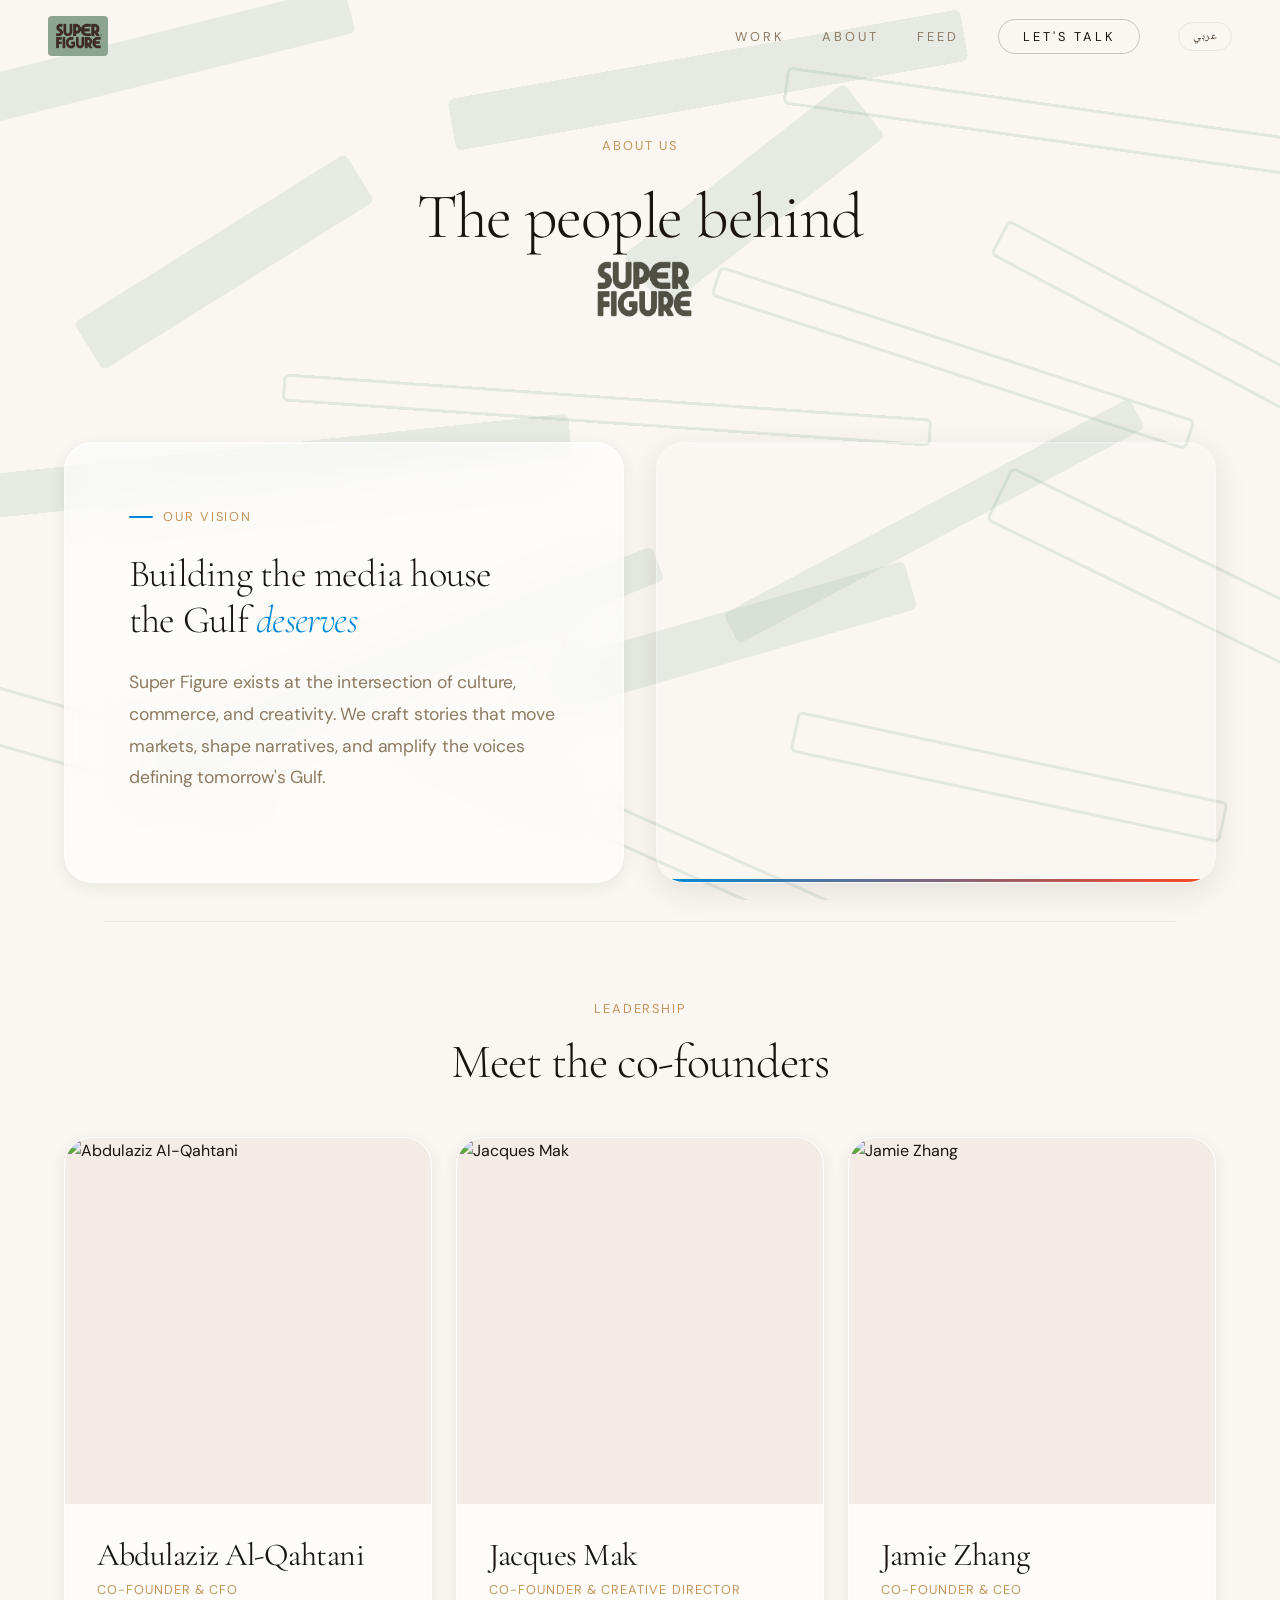
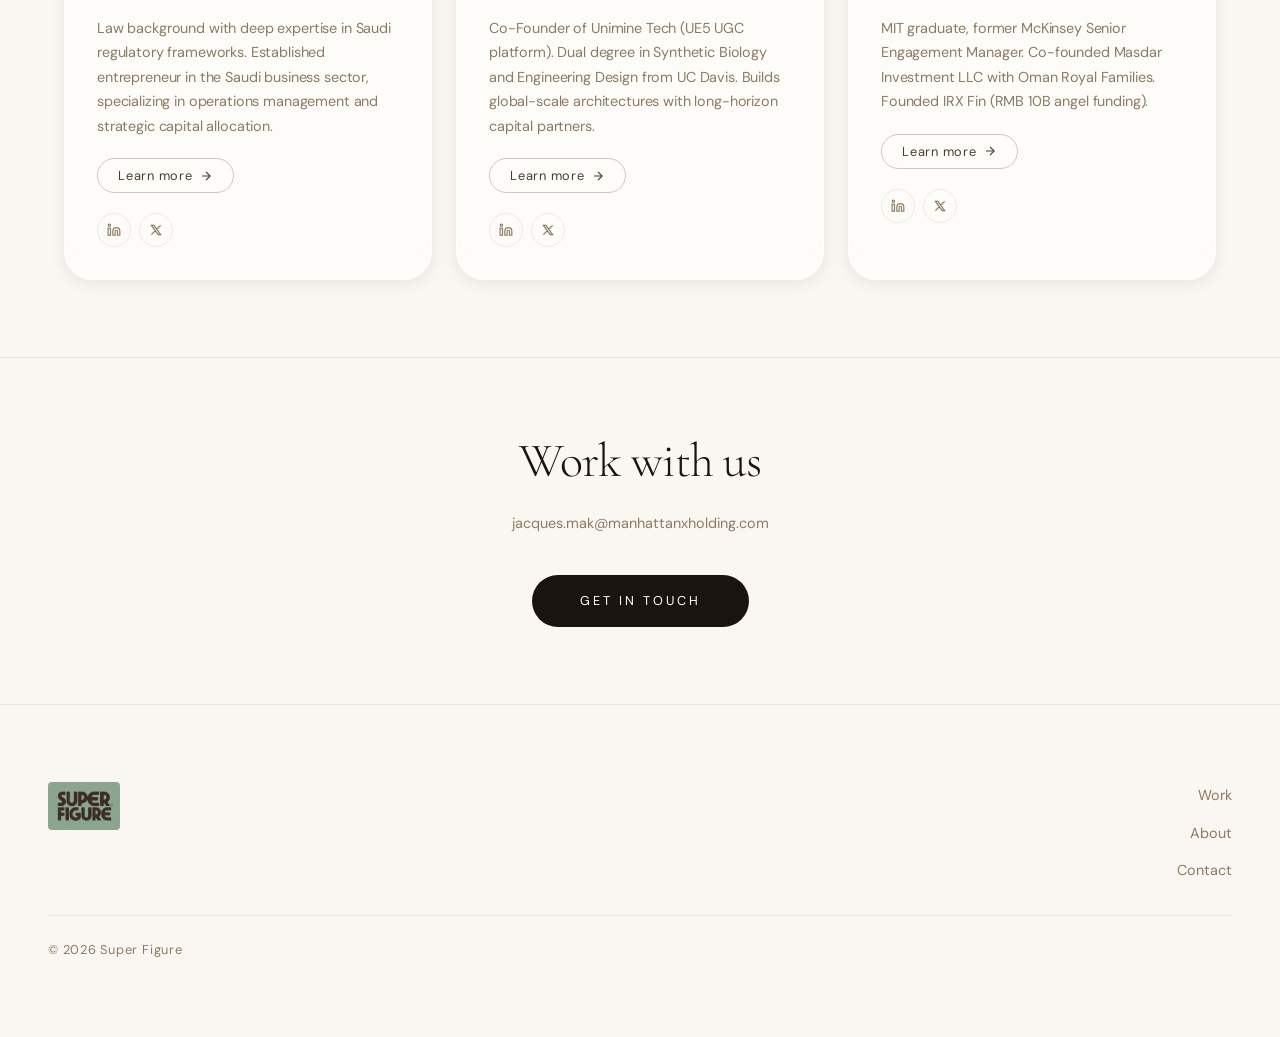
==== commit 7ac318bf: "Add Arabic" ====
--- a/about.html
+++ b/about.html
@@ -577,6 +577,40 @@
       margin-bottom: 2.5rem;
       display: block;
     }
+
+    /* ===== LANG TOGGLE ===== */
+    .nav-lang-btn {
+      background: none;
+      border: 1px solid var(--color-border);
+      border-radius: var(--radius-pill);
+      padding: 4px 14px;
+      font-size: 0.7rem;
+      letter-spacing: 0.04em;
+      color: var(--color-text-secondary);
+      cursor: pointer;
+      transition: all var(--duration-fast) ease;
+      font-family: 'Noto Naskh Arabic', var(--font-body);
+    }
+    .nav-lang-btn:hover {
+      background: var(--color-text);
+      color: var(--color-surface);
+      border-color: var(--color-text);
+    }
+
+    /* ===== RTL SUPPORT ===== */
+    body.rtl {
+      direction: rtl;
+      text-align: right;
+    }
+    body.rtl .nav-links { flex-direction: row-reverse; }
+    body.rtl .cell-pill { left: auto; right: 12px; }
+    body.rtl .team-card { text-align: right; }
+    body.rtl .team-card-social { justify-content: flex-start; }
+    body.rtl .modal-header { flex-direction: row-reverse; }
+    body.rtl .modal-close { margin-left: 0; margin-right: auto; }
+    body.rtl .footer-inner { direction: rtl; }
+    body.rtl .vision-inner { direction: rtl; }
+    body.rtl .nav-lang-btn { font-family: var(--font-body); }
 
     /* ===== RESPONSIVE ===== */
     @media (max-width: 768px) {
@@ -636,7 +670,7 @@
 
 <!-- Page Loader -->
 <div class="page-loader" id="pageLoader">
-  <div class="loader-mark">SF</div>
+  <img src="assets/images/logo nobg.png" alt="Super Figure" class="loader-mark">
 </div>
 
 <a href="#main" class="skip-link">Skip to content</a>
@@ -648,10 +682,11 @@
       <img src="assets/images/logo.png" alt="Super Figure" class="nav-logo-img">
     </a>
     <ul class="nav-links">
-      <li><a href="index.html#editorial">Work</a></li>
-      <li><a href="about.html" class="active">About</a></li>
-      <li><a href="index.html#feed">Feed</a></li>
-      <li><a href="mailto:jacques.mak@manhattanxholding.com" class="nav-cta">Let's Talk</a></li>
+      <li><a href="index.html#editorial" data-i18n="nav.work">Work</a></li>
+      <li><a href="about.html" class="active" data-i18n="nav.about">About</a></li>
+      <li><a href="index.html#feed" data-i18n="nav.feed">Feed</a></li>
+      <li><a href="mailto:jacques.mak@manhattanxholding.com" class="nav-cta" data-i18n="nav.talk">Let's Talk</a></li>
+      <li><button class="nav-lang-btn" data-lang-toggle onclick="SF_I18N.toggle()">عربي</button></li>
     </ul>
     <button class="hamburger" id="hamburger" aria-label="Toggle menu">
       <span></span><span></span><span></span>
@@ -660,10 +695,11 @@
 </nav>
 
 <div class="mobile-menu" id="mobileMenu">
-  <a href="index.html#editorial">Work</a>
-  <a href="about.html">About</a>
-  <a href="index.html#feed">Feed</a>
-  <a href="mailto:jacques.mak@manhattanxholding.com">Contact</a>
+  <a href="index.html#editorial" data-i18n="nav.work">Work</a>
+  <a href="about.html" data-i18n="nav.about">About</a>
+  <a href="index.html#feed" data-i18n="nav.feed">Feed</a>
+  <a href="mailto:jacques.mak@manhattanxholding.com" data-i18n="nav.contact">Contact</a>
+  <button class="nav-lang-btn" data-lang-toggle onclick="SF_I18N.toggle()">عربي</button>
 </div>
 
 <main id="main">
@@ -671,8 +707,8 @@
   <!-- ===== ABOUT HERO ===== -->
   <section class="about-hero">
     <div class="about-hero-inner reveal">
-      <span class="about-eyebrow">About Us</span>
-      <h1 class="about-hero-title">The people behind<br><img src="assets/images/logo nobg.png" alt="Super Figure" class="about-hero-logo"></h1>
+      <span class="about-eyebrow" data-i18n="about.eyebrow">About Us</span>
+      <h1 class="about-hero-title"><span data-i18n="about.title">The people behind</span><br><img src="assets/images/logo nobg.png" alt="Super Figure" class="about-hero-logo"></h1>
     </div>
   </section>
 
@@ -680,9 +716,9 @@
   <section class="vision-section">
     <div class="vision-inner">
       <div class="vision-card reveal">
-        <span class="vision-label">Our Vision</span>
-        <h2 class="vision-title">Building the media house<br>the Gulf <span class="v-accent">deserves</span></h2>
-        <p class="vision-body">Super Figure exists at the intersection of culture, commerce, and creativity. We craft stories that move markets, shape narratives, and amplify the voices defining tomorrow's Gulf.</p>
+        <span class="vision-label" data-i18n="about.vision.label">Our Vision</span>
+        <h2 class="vision-title" data-i18n-html="about.vision.title">Building the media house<br>the Gulf <span class="v-accent">deserves</span></h2>
+        <p class="vision-body" data-i18n="about.vision.body">Super Figure exists at the intersection of culture, commerce, and creativity. We craft stories that move markets, shape narratives, and amplify the voices defining tomorrow's Gulf.</p>
       </div>
       <div class="vision-video reveal reveal-delay-1">
         <video autoplay muted loop playsinline>
@@ -698,8 +734,8 @@
   <section class="team-section">
     <div class="team-inner">
       <div class="team-header reveal">
-        <span class="team-label">Leadership</span>
-        <h2 class="team-title">Meet the co-founders</h2>
+        <span class="team-label" data-i18n="about.team.label">Leadership</span>
+        <h2 class="team-title" data-i18n="about.team.title">Meet the co-founders</h2>
       </div>
 
       <div class="team-grid">
@@ -710,10 +746,10 @@
             <img src="assets/images/team/Abdulaziz Al-Qahtani.jpeg" alt="Abdulaziz Al-Qahtani">
           </div>
           <div class="team-card-info">
-            <h3 class="team-card-name">Abdulaziz Al-Qahtani</h3>
-            <span class="team-card-role">Co-Founder & CFO</span>
-            <p class="team-card-bio">Law background with deep expertise in Saudi regulatory frameworks. Established entrepreneur in the Saudi business sector, specializing in operations management and strategic capital allocation.</p>
-            <button class="team-learn-more" onclick="openModal('modal-abdulaziz')">Learn more <svg viewBox="0 0 24 24"><line x1="5" y1="12" x2="19" y2="12"/><polyline points="12 5 19 12 12 19"/></svg></button>
+            <h3 class="team-card-name" data-i18n="about.card1.name">Abdulaziz Al-Qahtani</h3>
+            <span class="team-card-role" data-i18n="about.card1.role">Co-Founder & CFO</span>
+            <p class="team-card-bio" data-i18n="about.card1.bio">Law background with deep expertise in Saudi regulatory frameworks. Established entrepreneur in the Saudi business sector, specializing in operations management and strategic capital allocation.</p>
+            <button class="team-learn-more" onclick="openModal('modal-abdulaziz')"><span data-i18n="about.card1.more">Learn more</span> <svg viewBox="0 0 24 24"><line x1="5" y1="12" x2="19" y2="12"/><polyline points="12 5 19 12 12 19"/></svg></button>
             <div class="team-card-social">
               <a href="#" class="team-social-btn" aria-label="LinkedIn">
                 <svg viewBox="0 0 24 24"><path d="M16 8a6 6 0 0 1 6 6v7h-4v-7a2 2 0 0 0-2-2 2 2 0 0 0-2 2v7h-4v-7a6 6 0 0 1 6-6z"/><rect x="2" y="9" width="4" height="12"/><circle cx="4" cy="4" r="2"/></svg>
@@ -731,10 +767,10 @@
             <img src="assets/images/team/Jacques Mak.png" alt="Jacques Mak">
           </div>
           <div class="team-card-info">
-            <h3 class="team-card-name">Jacques Mak</h3>
-            <span class="team-card-role">Co-Founder & Creative Director</span>
-            <p class="team-card-bio">Co-Founder of Unimine Tech (UE5 UGC platform). Dual degree in Synthetic Biology and Engineering Design from UC Davis. Builds global-scale architectures with long-horizon capital partners.</p>
-            <button class="team-learn-more" onclick="openModal('modal-jacques')">Learn more <svg viewBox="0 0 24 24"><line x1="5" y1="12" x2="19" y2="12"/><polyline points="12 5 19 12 12 19"/></svg></button>
+            <h3 class="team-card-name" data-i18n="about.card2.name">Jacques Mak</h3>
+            <span class="team-card-role" data-i18n="about.card2.role">Co-Founder & Creative Director</span>
+            <p class="team-card-bio" data-i18n="about.card2.bio">Co-Founder of Unimine Tech (UE5 UGC platform). Dual degree in Synthetic Biology and Engineering Design from UC Davis. Builds global-scale architectures with long-horizon capital partners.</p>
+            <button class="team-learn-more" onclick="openModal('modal-jacques')"><span data-i18n="about.card2.more">Learn more</span> <svg viewBox="0 0 24 24"><line x1="5" y1="12" x2="19" y2="12"/><polyline points="12 5 19 12 12 19"/></svg></button>
             <div class="team-card-social">
               <a href="#" class="team-social-btn" aria-label="LinkedIn">
                 <svg viewBox="0 0 24 24"><path d="M16 8a6 6 0 0 1 6 6v7h-4v-7a2 2 0 0 0-2-2 2 2 0 0 0-2 2v7h-4v-7a6 6 0 0 1 6-6z"/><rect x="2" y="9" width="4" height="12"/><circle cx="4" cy="4" r="2"/></svg>
@@ -752,10 +788,10 @@
             <img src="assets/images/team/Jamie Zhang.jpeg" alt="Jamie Zhang">
           </div>
           <div class="team-card-info">
-            <h3 class="team-card-name">Jamie Zhang</h3>
-            <span class="team-card-role">Co-Founder & CEO</span>
-            <p class="team-card-bio">MIT graduate, former McKinsey Senior Engagement Manager. Co-founded Masdar Investment LLC with Oman Royal Families. Founded IRX Fin (RMB 10B angel funding).</p>
-            <button class="team-learn-more" onclick="openModal('modal-jamie')">Learn more <svg viewBox="0 0 24 24"><line x1="5" y1="12" x2="19" y2="12"/><polyline points="12 5 19 12 12 19"/></svg></button>
+            <h3 class="team-card-name" data-i18n="about.card3.name">Jamie Zhang</h3>
+            <span class="team-card-role" data-i18n="about.card3.role">Co-Founder & CEO</span>
+            <p class="team-card-bio" data-i18n="about.card3.bio">MIT graduate, former McKinsey Senior Engagement Manager. Co-founded Masdar Investment LLC with Oman Royal Families. Founded IRX Fin (RMB 10B angel funding).</p>
+            <button class="team-learn-more" onclick="openModal('modal-jamie')"><span data-i18n="about.card3.more">Learn more</span> <svg viewBox="0 0 24 24"><line x1="5" y1="12" x2="19" y2="12"/><polyline points="12 5 19 12 12 19"/></svg></button>
             <div class="team-card-social">
               <a href="#" class="team-social-btn" aria-label="LinkedIn">
                 <svg viewBox="0 0 24 24"><path d="M16 8a6 6 0 0 1 6 6v7h-4v-7a2 2 0 0 0-2-2 2 2 0 0 0-2 2v7h-4v-7a6 6 0 0 1 6-6z"/><rect x="2" y="9" width="4" height="12"/><circle cx="4" cy="4" r="2"/></svg>
@@ -774,9 +810,9 @@
   <!-- ===== CTA ===== -->
   <section class="cta-section" id="contact">
     <div class="reveal">
-      <h2>Work with us</h2>
+      <h2 data-i18n="about.cta.title">Work with us</h2>
       <span class="cta-email">jacques.mak@manhattanxholding.com</span>
-      <a href="mailto:jacques.mak@manhattanxholding.com" class="btn btn-primary" style="border-radius:var(--radius-pill); padding: 16px 48px;">Get in touch</a>
+      <a href="mailto:jacques.mak@manhattanxholding.com" class="btn btn-primary" style="border-radius:var(--radius-pill); padding: 16px 48px;" data-i18n="cta.btn">Get in touch</a>
     </div>
   </section>
 
@@ -790,14 +826,14 @@
     </div>
     <div style="text-align:right;">
       <ul class="footer-links" style="align-items:flex-end;">
-        <li><a href="index.html#editorial">Work</a></li>
-        <li><a href="about.html">About</a></li>
-        <li><a href="mailto:jacques.mak@manhattanxholding.com">Contact</a></li>
+        <li><a href="index.html#editorial" data-i18n="nav.work">Work</a></li>
+        <li><a href="about.html" data-i18n="nav.about">About</a></li>
+        <li><a href="mailto:jacques.mak@manhattanxholding.com" data-i18n="nav.contact">Contact</a></li>
       </ul>
     </div>
   </div>
   <div class="footer-bottom">
-    <span class="footer-copy">&copy; 2026 Super Figure</span>
+    <span class="footer-copy" data-i18n-html="footer.copy">&copy; 2026 Super Figure</span>
   </div>
 </footer>
 
@@ -879,19 +915,19 @@
         <img src="assets/images/team/Abdulaziz Al-Qahtani.jpeg" alt="Abdulaziz Al-Qahtani">
       </div>
       <div class="modal-header-text">
-        <h3>Abdulaziz Al-Qahtani</h3>
-        <span>Co-Founder & CFO</span>
+        <h3 data-i18n="about.card1.name">Abdulaziz Al-Qahtani</h3>
+        <span data-i18n="about.card1.role">Co-Founder & CFO</span>
       </div>
       <button class="modal-close" onclick="closeModal('modal-abdulaziz')" aria-label="Close">
         <svg viewBox="0 0 24 24"><line x1="18" y1="6" x2="6" y2="18"/><line x1="6" y1="6" x2="18" y2="18"/></svg>
       </button>
     </div>
     <div class="modal-body">
-      <span class="modal-label">Background</span>
-      <p>Abdulaziz is a high-stakes strategic leader with a diverse background spanning operations management, legal frameworks, and local entrepreneurship. With an academic focus on Law, he specializes in navigating Saudi Arabia's complex regulatory landscape, ensuring institutional compliance and strategic growth.</p>
-      <p>As an established entrepreneur in the Saudi business sector, he possesses deep insights into market dynamics, capital allocation, and operational excellence. His leadership style is forged through years of demanding operational roles — a philosophy of discipline, precision, and result-oriented management.</p>
-      <span class="modal-label" style="margin-top:1rem;">Role at Super Figure</span>
-      <p>As CFO, Abdulaziz oversees the financial architecture that makes ambitious media projects viable. He ensures compliance across Saudi regulatory frameworks while structuring the capital strategy, revenue operations, and partnership agreements that underpin every Super Figure venture.</p>
+      <span class="modal-label" data-i18n="modal.bg">Background</span>
+      <p data-i18n="modal1.bg1">Abdulaziz is a high-stakes strategic leader with a diverse background spanning operations management, legal frameworks, and local entrepreneurship. With an academic focus on Law, he specializes in navigating Saudi Arabia's complex regulatory landscape, ensuring institutional compliance and strategic growth.</p>
+      <p data-i18n="modal1.bg2">As an established entrepreneur in the Saudi business sector, he possesses deep insights into market dynamics, capital allocation, and operational excellence. His leadership style is forged through years of demanding operational roles — a philosophy of discipline, precision, and result-oriented management.</p>
+      <span class="modal-label" style="margin-top:1rem;" data-i18n="modal.role">Role at Super Figure</span>
+      <p data-i18n="modal1.role1">As CFO, Abdulaziz oversees the financial architecture that makes ambitious media projects viable. He ensures compliance across Saudi regulatory frameworks while structuring the capital strategy, revenue operations, and partnership agreements that underpin every Super Figure venture.</p>
     </div>
   </div>
 </div>
@@ -904,19 +940,19 @@
         <img src="assets/images/team/Jacques Mak.png" alt="Jacques Mak">
       </div>
       <div class="modal-header-text">
-        <h3>Jacques Mak</h3>
-        <span>Co-Founder & Creative Director</span>
+        <h3 data-i18n="about.card2.name">Jacques Mak</h3>
+        <span data-i18n="about.card2.role">Co-Founder & Creative Director</span>
       </div>
       <button class="modal-close" onclick="closeModal('modal-jacques')" aria-label="Close">
         <svg viewBox="0 0 24 24"><line x1="18" y1="6" x2="6" y2="18"/><line x1="6" y1="6" x2="18" y2="18"/></svg>
       </button>
     </div>
     <div class="modal-body">
-      <span class="modal-label">Background</span>
-      <p>Co-Founder of Unimine Tech — a UE5-based UGC platform and zero-code world editor. Jacques builds global-scale architectures with long-horizon capital partners, operating at the intersection of creative technology and venture building.</p>
-      <p>He holds a dual degree in Synthetic Biology and Engineering Design from UC Davis, combining technical rigor with design thinking. This cross-disciplinary foundation shapes his approach to building systems — whether product platforms or media brands.</p>
-      <span class="modal-label" style="margin-top:1rem;">Role at Super Figure</span>
-      <p>As Creative Director, Jacques sets the visual language, editorial tone, and experience design across every Super Figure touchpoint. From the identity system and brand architecture to content production and digital product, he owns the end-to-end creative standard.</p>
+      <span class="modal-label" data-i18n="modal.bg">Background</span>
+      <p data-i18n="modal2.bg1">Co-Founder of Unimine Tech — a UE5-based UGC platform and zero-code world editor. Jacques builds global-scale architectures with long-horizon capital partners, operating at the intersection of creative technology and venture building.</p>
+      <p data-i18n="modal2.bg2">He holds a dual degree in Synthetic Biology and Engineering Design from UC Davis, combining technical rigor with design thinking. This cross-disciplinary foundation shapes his approach to building systems — whether product platforms or media brands.</p>
+      <span class="modal-label" style="margin-top:1rem;" data-i18n="modal.role">Role at Super Figure</span>
+      <p data-i18n="modal2.role1">As Creative Director, Jacques sets the visual language, editorial tone, and experience design across every Super Figure touchpoint. From the identity system and brand architecture to content production and digital product, he owns the end-to-end creative standard.</p>
     </div>
   </div>
 </div>
@@ -929,18 +965,19 @@
         <img src="assets/images/team/Jamie Zhang.jpeg" alt="Jamie Zhang">
       </div>
       <div class="modal-header-text">
-        <h3>Jamie Zhang</h3>
-        <span>Co-Founder & CEO</span>
+        <h3 data-i18n="about.card3.name">Jamie Zhang</h3>
+        <span data-i18n="about.card3.role">Co-Founder & CEO</span>
       </div>
       <button class="modal-close" onclick="closeModal('modal-jamie')" aria-label="Close">
         <svg viewBox="0 0 24 24"><line x1="18" y1="6" x2="6" y2="18"/><line x1="6" y1="6" x2="18" y2="18"/></svg>
       </button>
     </div>
     <div class="modal-body">
-      <span class="modal-label">Background</span>
-      <p>MIT graduate and former McKinsey Senior Engagement Manager, Jamie brings elite strategic consulting experience to Super Figure. Her career spans high-stakes advisory work across industries, sharpening her ability to architect scalable business models and drive organizational transformation at speed.</p>
-      <p>Jamie co-founded Masdar Investment LLC in partnership with Oman Royal Families, navigating sovereign wealth and cross-border investment at the highest levels of Gulf finance. She also founded IRX Fin, a fintech venture that secured RMB 10 billion in angel funding — a testament to her capital-raising acumen and deep network across Chinese and Middle Eastern financial ecosystems.</p>
-      <p>As CEO of Super Figure, Jamie orchestrates the company's commercial strategy, partnership architecture, and market expansion. Her rare ability to bridge East and West — connecting Chinese capital networks with Gulf market opportunity — gives Super Figure a decisive edge in building a truly global media house rooted in the region.</p>
+      <span class="modal-label" data-i18n="modal.bg">Background</span>
+      <p data-i18n="modal3.bg1">MIT graduate and former McKinsey Senior Engagement Manager, Jamie brings elite strategic consulting experience to Super Figure. Her career spans high-stakes advisory work across industries, sharpening her ability to architect scalable business models and drive organizational transformation at speed.</p>
+      <p data-i18n="modal3.bg2">Jamie co-founded Masdar Investment LLC in partnership with Oman Royal Families, navigating sovereign wealth and cross-border investment at the highest levels of Gulf finance. She also founded IRX Fin, a fintech venture that secured RMB 10 billion in angel funding — a testament to her capital-raising acumen and deep network across Chinese and Middle Eastern financial ecosystems.</p>
+      <span class="modal-label" style="margin-top:1rem;" data-i18n="modal.role">Role at Super Figure</span>
+      <p data-i18n="modal3.role1">As CEO of Super Figure, Jamie orchestrates the company's commercial strategy, partnership architecture, and market expansion. Her rare ability to bridge East and West — connecting Chinese capital networks with Gulf market opportunity — gives Super Figure a decisive edge in building a truly global media house rooted in the region.</p>
     </div>
   </div>
 </div>
@@ -979,5 +1016,7 @@
 });
 </script>
 
+<script src="assets/js/i18n.js"></script>
+
 </body>
 </html>
--- a/styles/animations.css
+++ b/styles/animations.css
@@ -76,11 +76,10 @@
 }
 
 .loader-mark {
-  font-family: var(--font-display);
-  font-size: 2rem;
-  color: var(--gold);
+  height: 28px;
+  width: auto;
+  opacity: 0.3;
   animation: loaderPulse 1.5s ease-in-out infinite;
-  letter-spacing: 8px;
 }
 
 @keyframes loaderPulse {
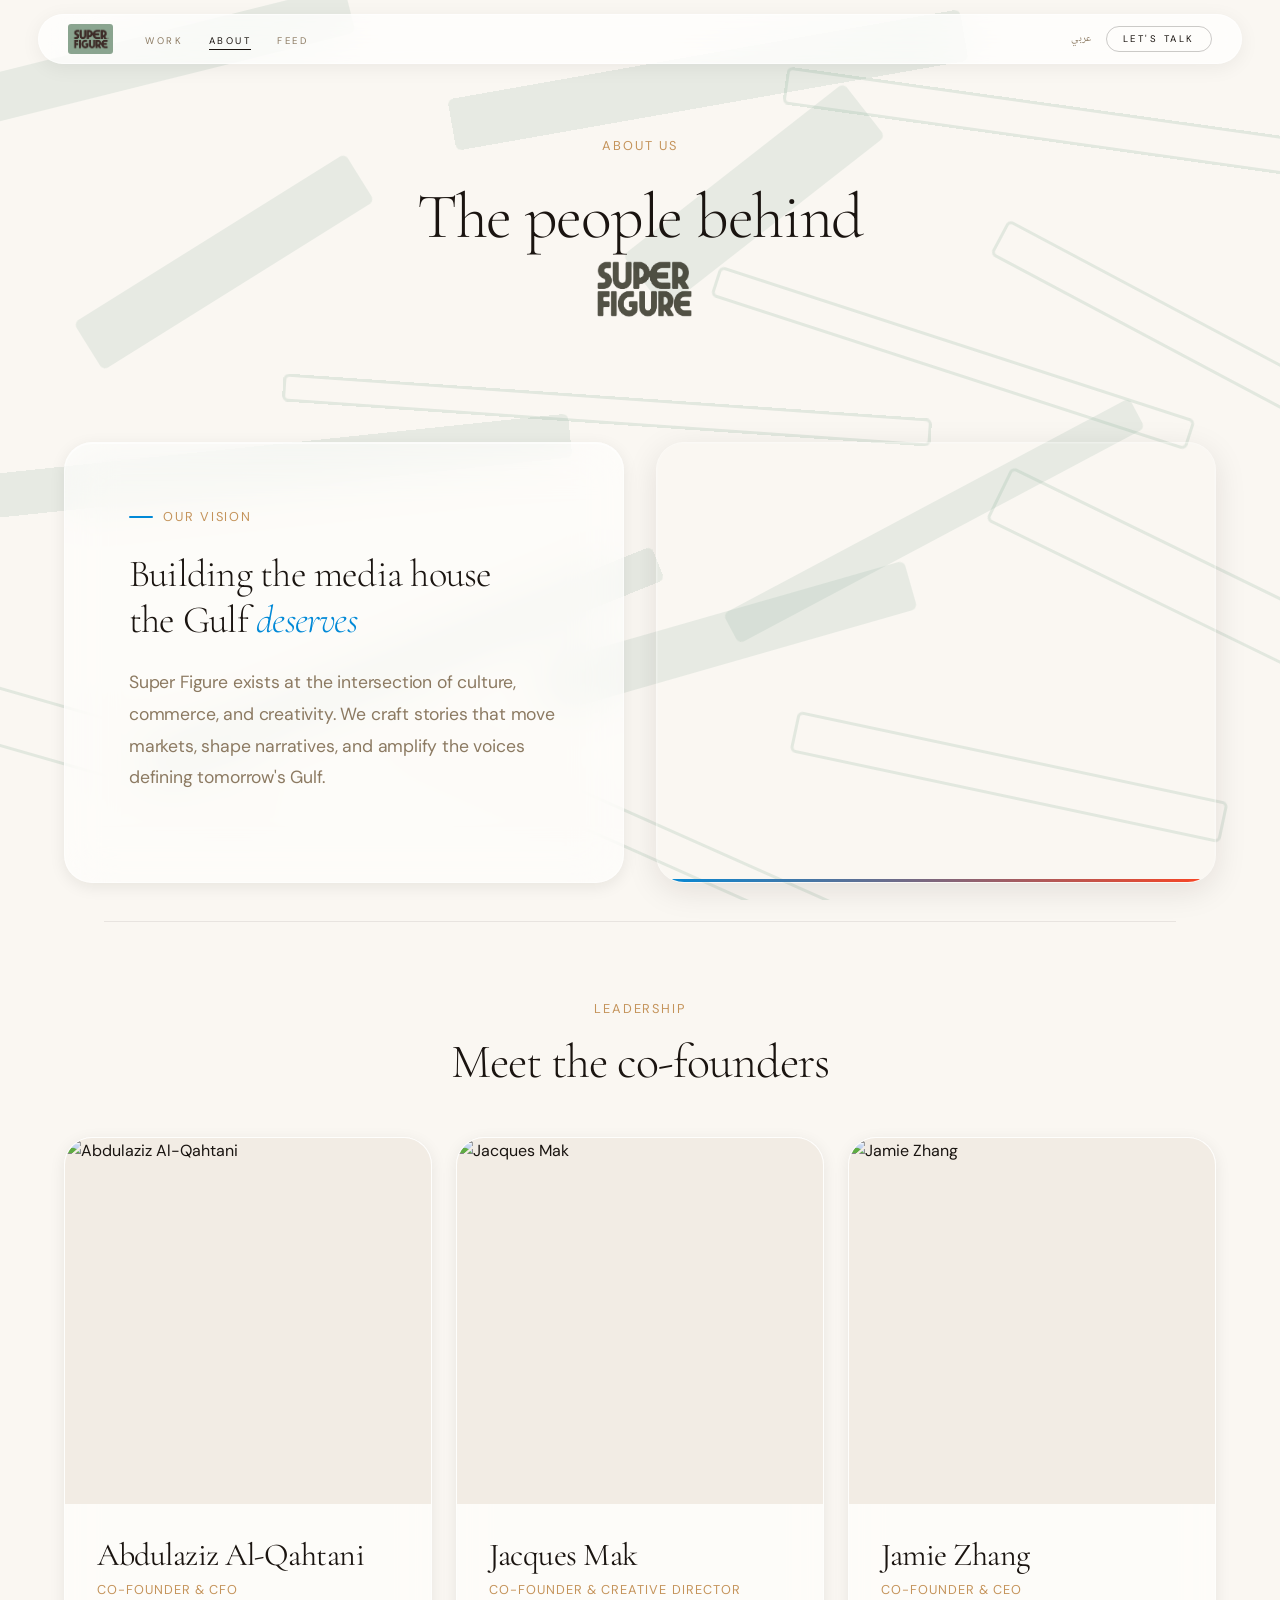
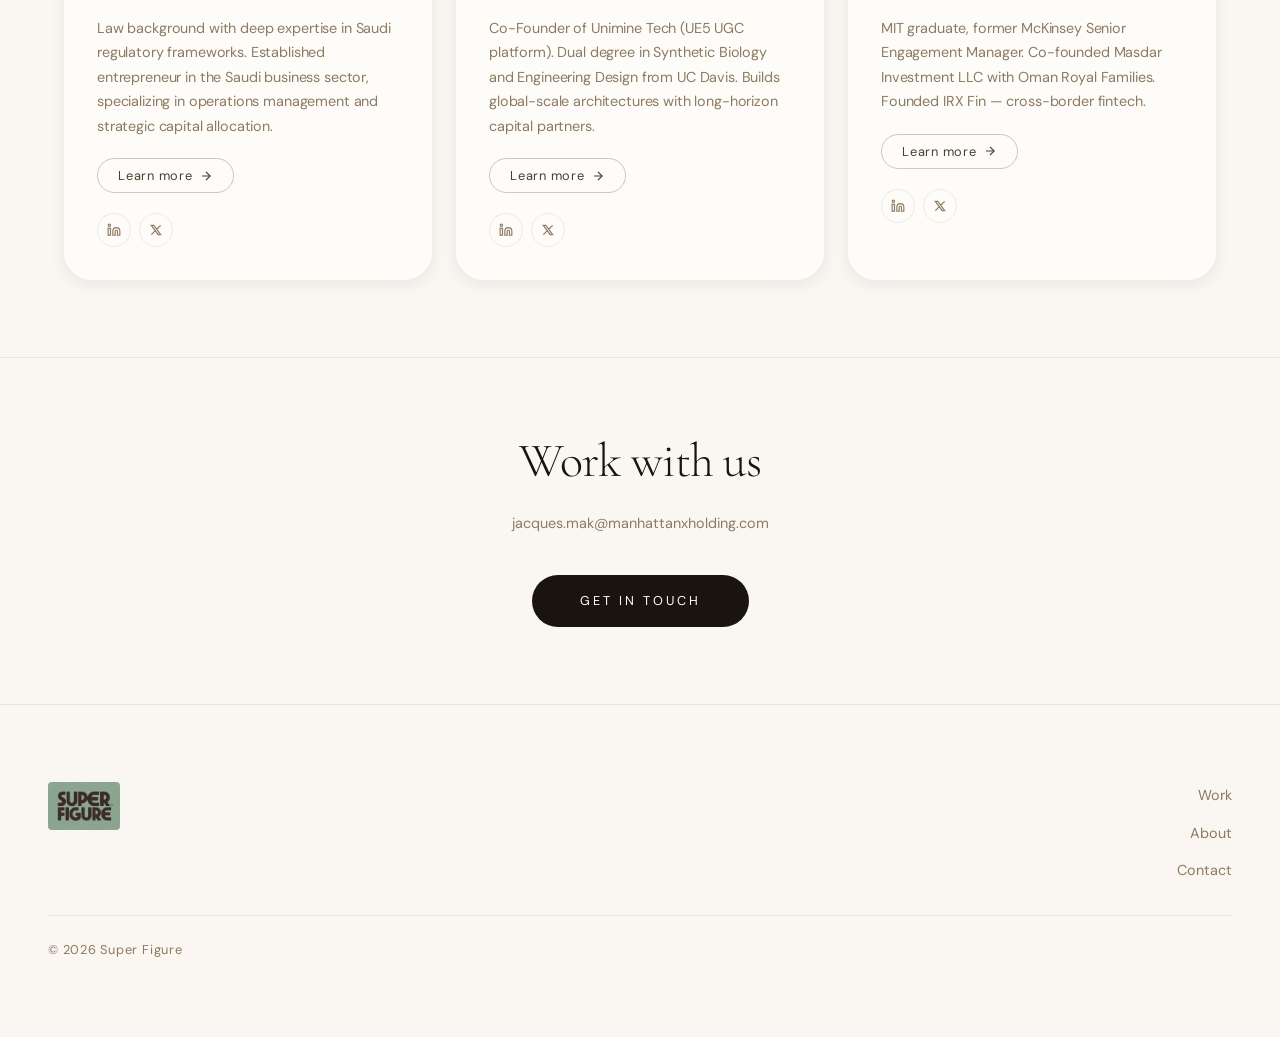
==== commit 06307c9f: "designchange" ====
--- a/about.html
+++ b/about.html
@@ -11,7 +11,7 @@
 
   <link rel="preconnect" href="https://fonts.googleapis.com">
   <link rel="preconnect" href="https://fonts.gstatic.com" crossorigin>
-  <link href="https://fonts.googleapis.com/css2?family=Cormorant+Garamond:ital,wght@0,300;0,400;0,600;1,300;1,400&family=DM+Sans:ital,wght@0,300;0,400;0,500&family=JetBrains+Mono:wght@300;400&family=Noto+Naskh+Arabic:wght@400;500;600&display=swap" rel="stylesheet">
+  <link href="https://fonts.googleapis.com/css2?family=Cormorant+Garamond:ital,wght@0,300;0,400;0,600;1,300;1,400&family=DM+Sans:ital,wght@0,300;0,400;0,500;0,600;0,700&family=JetBrains+Mono:wght@300;400&family=Noto+Naskh+Arabic:wght@400;500;600&display=swap" rel="stylesheet">
   <link rel="icon" type="image/svg+xml" href="favicon.svg">
 
   <link rel="stylesheet" href="styles/variables.css">
@@ -581,20 +581,52 @@
     /* ===== LANG TOGGLE ===== */
     .nav-lang-btn {
       background: none;
-      border: 1px solid var(--color-border);
-      border-radius: var(--radius-pill);
-      padding: 4px 14px;
-      font-size: 0.7rem;
+      border: none;
+      padding: 0;
+      font-size: 0.65rem;
       letter-spacing: 0.04em;
-      color: var(--color-text-secondary);
+      color: var(--color-text-muted);
       cursor: pointer;
       transition: all var(--duration-fast) ease;
       font-family: 'Noto Naskh Arabic', var(--font-body);
     }
     .nav-lang-btn:hover {
+      color: var(--color-text);
+    }
+    .nav-right-mobile {
+      display: none;
+      align-items: center;
+      gap: 12px;
+    }
+
+    /* About page — light bg, nav uses scrolled appearance */
+    .site-nav {
+      background: rgba(255, 255, 255, 0.72);
+      backdrop-filter: blur(28px) saturate(1.5);
+      -webkit-backdrop-filter: blur(28px) saturate(1.5);
+      border-color: rgba(255, 255, 255, 0.6);
+      box-shadow: 0 4px 20px rgba(0, 0, 0, 0.06);
+    }
+    .nav-tags a {
+      color: var(--color-text-muted);
+    }
+    .nav-tags a::after {
+      background: var(--color-text);
+    }
+    .nav-tags a:hover,
+    .nav-tags a.active {
+      color: var(--color-text);
+    }
+    .nav-actions .nav-cta {
+      color: var(--color-text);
+      border-color: var(--color-border-strong);
+    }
+    .nav-actions .nav-cta:hover {
       background: var(--color-text);
       color: var(--color-surface);
-      border-color: var(--color-text);
+    }
+    .hamburger span {
+      background: var(--color-text);
     }
 
     /* ===== RTL SUPPORT ===== */
@@ -602,7 +634,8 @@
       direction: rtl;
       text-align: right;
     }
-    body.rtl .nav-links { flex-direction: row-reverse; }
+    body.rtl .nav-tags { flex-direction: row-reverse; }
+    body.rtl .nav-actions { flex-direction: row-reverse; }
     body.rtl .cell-pill { left: auto; right: 12px; }
     body.rtl .team-card { text-align: right; }
     body.rtl .team-card-social { justify-content: flex-start; }
@@ -611,6 +644,10 @@
     body.rtl .footer-inner { direction: rtl; }
     body.rtl .vision-inner { direction: rtl; }
     body.rtl .nav-lang-btn { font-family: var(--font-body); }
+    body.rtl .cta-section { direction: rtl; text-align: right; }
+    body.rtl .cta-inner { text-align: right; }
+    body.rtl .about-hero-title { font-family: 'Noto Naskh Arabic', var(--font-display); }
+    body.rtl .vision-text { text-align: right; }
 
     /* ===== RESPONSIVE ===== */
     @media (max-width: 768px) {
@@ -681,16 +718,21 @@
     <a href="index.html" class="nav-brand">
       <img src="assets/images/logo.png" alt="Super Figure" class="nav-logo-img">
     </a>
-    <ul class="nav-links">
+    <ul class="nav-tags">
       <li><a href="index.html#editorial" data-i18n="nav.work">Work</a></li>
       <li><a href="about.html" class="active" data-i18n="nav.about">About</a></li>
       <li><a href="index.html#feed" data-i18n="nav.feed">Feed</a></li>
-      <li><a href="mailto:jacques.mak@manhattanxholding.com" class="nav-cta" data-i18n="nav.talk">Let's Talk</a></li>
-      <li><button class="nav-lang-btn" data-lang-toggle onclick="SF_I18N.toggle()">عربي</button></li>
     </ul>
-    <button class="hamburger" id="hamburger" aria-label="Toggle menu">
-      <span></span><span></span><span></span>
-    </button>
+    <div class="nav-actions">
+      <button class="nav-lang-btn" data-lang-toggle onclick="SF_I18N.toggle()">عربي</button>
+      <a href="mailto:jacques.mak@manhattanxholding.com" class="nav-cta" data-i18n="nav.talk">Let's Talk</a>
+    </div>
+    <div class="nav-right-mobile">
+      <button class="nav-lang-btn" data-lang-toggle onclick="SF_I18N.toggle()">عربي</button>
+      <button class="hamburger" id="hamburger" aria-label="Toggle menu">
+        <span></span><span></span><span></span>
+      </button>
+    </div>
   </div>
 </nav>
 
@@ -699,7 +741,6 @@
   <a href="about.html" data-i18n="nav.about">About</a>
   <a href="index.html#feed" data-i18n="nav.feed">Feed</a>
   <a href="mailto:jacques.mak@manhattanxholding.com" data-i18n="nav.contact">Contact</a>
-  <button class="nav-lang-btn" data-lang-toggle onclick="SF_I18N.toggle()">عربي</button>
 </div>
 
 <main id="main">
@@ -790,7 +831,7 @@
           <div class="team-card-info">
             <h3 class="team-card-name" data-i18n="about.card3.name">Jamie Zhang</h3>
             <span class="team-card-role" data-i18n="about.card3.role">Co-Founder & CEO</span>
-            <p class="team-card-bio" data-i18n="about.card3.bio">MIT graduate, former McKinsey Senior Engagement Manager. Co-founded Masdar Investment LLC with Oman Royal Families. Founded IRX Fin (RMB 10B angel funding).</p>
+            <p class="team-card-bio" data-i18n="about.card3.bio">MIT graduate, former McKinsey Senior Engagement Manager. Co-founded Masdar Investment LLC with Oman Royal Families. Founded IRX Fin — cross-border fintech.</p>
             <button class="team-learn-more" onclick="openModal('modal-jamie')"><span data-i18n="about.card3.more">Learn more</span> <svg viewBox="0 0 24 24"><line x1="5" y1="12" x2="19" y2="12"/><polyline points="12 5 19 12 12 19"/></svg></button>
             <div class="team-card-social">
               <a href="#" class="team-social-btn" aria-label="LinkedIn">
@@ -975,7 +1016,7 @@
     <div class="modal-body">
       <span class="modal-label" data-i18n="modal.bg">Background</span>
       <p data-i18n="modal3.bg1">MIT graduate and former McKinsey Senior Engagement Manager, Jamie brings elite strategic consulting experience to Super Figure. Her career spans high-stakes advisory work across industries, sharpening her ability to architect scalable business models and drive organizational transformation at speed.</p>
-      <p data-i18n="modal3.bg2">Jamie co-founded Masdar Investment LLC in partnership with Oman Royal Families, navigating sovereign wealth and cross-border investment at the highest levels of Gulf finance. She also founded IRX Fin, a fintech venture that secured RMB 10 billion in angel funding — a testament to her capital-raising acumen and deep network across Chinese and Middle Eastern financial ecosystems.</p>
+      <p data-i18n="modal3.bg2">Jamie co-founded Masdar Investment LLC in partnership with Oman Royal Families, navigating sovereign wealth and cross-border investment at the highest levels of Gulf finance. She also founded IRX Fin, a fintech venture operating across Chinese and Middle Eastern financial ecosystems — leveraging her deep cross-border network and capital markets expertise.</p>
       <span class="modal-label" style="margin-top:1rem;" data-i18n="modal.role">Role at Super Figure</span>
       <p data-i18n="modal3.role1">As CEO of Super Figure, Jamie orchestrates the company's commercial strategy, partnership architecture, and market expansion. Her rare ability to bridge East and West — connecting Chinese capital networks with Gulf market opportunity — gives Super Figure a decisive edge in building a truly global media house rooted in the region.</p>
     </div>
--- a/styles/components.css
+++ b/styles/components.css
@@ -3,36 +3,42 @@
 /* ===== NAVIGATION ===== */
 .site-nav {
   position: fixed;
-  top: 0;
-  left: 0;
-  right: 0;
+  top: 14px;
+  left: clamp(1rem, 3vw, 2.5rem);
+  right: clamp(1rem, 3vw, 2.5rem);
   z-index: 1000;
-  padding: 0 clamp(1.5rem, 4vw, 3rem);
+  padding: 0 clamp(1rem, 2.5vw, 1.8rem);
+  border-radius: 100px;
+  background: rgba(20, 18, 15, 0.25);
+  backdrop-filter: blur(20px) saturate(1.4);
+  -webkit-backdrop-filter: blur(20px) saturate(1.4);
+  border: 1px solid rgba(255, 255, 255, 0.12);
+  box-shadow: 0 4px 24px rgba(0, 0, 0, 0.08);
   transition: all var(--duration-normal) var(--ease-out);
-  background: transparent;
 }
 
 .site-nav.scrolled {
-  background: rgba(255, 255, 255, 0.6);
-  backdrop-filter: blur(24px) saturate(1.4);
-  -webkit-backdrop-filter: blur(24px) saturate(1.4);
-  border-bottom: 1px solid rgba(255, 255, 255, 0.5);
-  box-shadow: 0 4px 20px rgba(26, 20, 16, 0.06), inset 0 -1px 0 rgba(255,255,255,0.4);
+  background: rgba(255, 255, 255, 0.72);
+  backdrop-filter: blur(28px) saturate(1.5);
+  -webkit-backdrop-filter: blur(28px) saturate(1.5);
+  border-color: rgba(255, 255, 255, 0.6);
+  box-shadow: 0 4px 20px rgba(0, 0, 0, 0.06);
 }
 
 .nav-inner {
-  max-width: var(--max-width-wide);
-  margin: 0 auto;
-  display: flex;
-  align-items: center;
-  justify-content: space-between;
-  height: var(--header-height);
+  max-width: none;
+  margin: 0;
+  display: flex;
+  align-items: center;
+  gap: clamp(1.2rem, 2.5vw, 2rem);
+  height: 48px;
 }
 
 .nav-brand {
   display: flex;
   align-items: center;
   gap: 12px;
+  flex-shrink: 0;
 }
 
 .nav-logo {
@@ -45,86 +51,117 @@
 }
 
 .nav-logo-img {
-  height: 40px;
+  height: 30px;
   width: auto;
   display: block;
-  border-radius: 4px;
-}
-
-.nav-links {
-  display: flex;
-  align-items: center;
-  gap: clamp(1.5rem, 3vw, 2.5rem);
+  border-radius: 3px;
+}
+
+/* Old nav-links — hidden */
+.nav-links { display: none; }
+
+/* Tags inside capsule — no extra background */
+.nav-tags {
+  display: flex;
+  align-items: center;
+  gap: clamp(1.2rem, 2vw, 1.8rem);
   list-style: none;
 }
 
-.nav-links a {
-  font-size: var(--text-xs);
-  letter-spacing: 3px;
-  text-transform: uppercase;
-  color: var(--color-text-muted);
+.nav-tags a {
+  font-size: 0.6rem;
+  letter-spacing: 2.5px;
+  text-transform: uppercase;
+  color: rgba(255, 255, 255, 0.8);
   position: relative;
-  padding-bottom: 2px;
+  padding-bottom: 1px;
   transition: color var(--duration-micro) var(--ease-out-quad);
 }
 
-.nav-links a::after {
+.site-nav.scrolled .nav-tags a {
+  color: var(--color-text-muted);
+}
+
+.nav-tags a::after {
   content: '';
   position: absolute;
   bottom: -2px;
   left: 0;
   width: 0;
   height: 1px;
+  background: #fff;
+  transition: width var(--duration-fast) var(--ease-out-quint), background var(--duration-normal) ease;
+}
+
+.site-nav.scrolled .nav-tags a::after {
   background: var(--color-text);
-  transition: width var(--duration-fast) var(--ease-out-quint);
-}
-
-.nav-links a:hover,
-.nav-links a.active {
-  color: var(--color-text);
-}
-
-.nav-links a:hover::after,
-.nav-links a.active::after {
-  width: 100%;
-}
-
-.nav-links .nav-cta {
-  font-size: var(--text-xs);
-  letter-spacing: 3px;
-  text-transform: uppercase;
-  color: var(--color-text);
-  border: 1px solid var(--color-border-strong);
-  padding: 8px 24px;
-  border-radius: var(--radius-pill);
+}
+
+.nav-tags a:hover,
+.nav-tags a.active { color: #fff; }
+
+.site-nav.scrolled .nav-tags a:hover,
+.site-nav.scrolled .nav-tags a.active { color: var(--color-text); }
+
+.nav-tags a:hover::after,
+.nav-tags a.active::after { width: 100%; }
+
+/* Nav actions — lang + CTA */
+.nav-actions {
+  display: flex;
+  align-items: center;
+  gap: 14px;
+  margin-left: auto;
+}
+
+.nav-actions .nav-cta {
+  font-size: 0.6rem;
+  letter-spacing: 2.5px;
+  text-transform: uppercase;
+  color: rgba(255, 255, 255, 0.8);
+  border: 1px solid rgba(255, 255, 255, 0.25);
+  padding: 4px 16px;
+  border-radius: 100px;
   transition: all var(--duration-fast) ease;
-}
-
-.nav-links .nav-cta:hover {
+  text-decoration: none;
+}
+
+.site-nav.scrolled .nav-actions .nav-cta {
+  color: var(--color-text);
+  border-color: var(--color-border-strong);
+}
+
+.nav-actions .nav-cta:hover {
+  background: rgba(255, 255, 255, 0.15);
+  color: #fff;
+}
+
+.site-nav.scrolled .nav-actions .nav-cta:hover {
   background: var(--color-text);
   color: var(--color-surface);
-  border-color: var(--color-text);
-}
-
-.nav-links .nav-cta::after { display: none; }
+}
 
 /* Hamburger */
 .hamburger {
   display: none;
   flex-direction: column;
-  gap: 5px;
+  gap: 4px;
   cursor: pointer;
   background: none;
   border: none;
-  padding: 8px;
+  padding: 6px;
 }
 
 .hamburger span {
   display: block;
-  width: 24px;
-  height: 1px;
+  width: 20px;
+  height: 1.5px;
+  background: rgba(255, 255, 255, 0.9);
+  transition: all var(--duration-fast) ease;
+}
+
+.site-nav.scrolled .hamburger span {
   background: var(--color-text);
-  transition: all var(--duration-fast) ease;
 }
 
 .hamburger.active span:nth-child(1) {
@@ -139,21 +176,31 @@
 
 /* Mobile nav */
 .mobile-menu {
-  display: none;
   position: fixed;
-  inset: 0;
+  top: 0;
+  left: 0;
+  right: 0;
   z-index: 999;
   background: rgba(250, 247, 242, 0.98);
   backdrop-filter: blur(30px);
   -webkit-backdrop-filter: blur(30px);
   flex-direction: column;
   align-items: center;
-  justify-content: center;
-  gap: 2rem;
+  gap: 1.5rem;
+  padding: calc(var(--header-height) + 2rem) 2rem 2.5rem;
+  transform: translateY(-100%);
+  opacity: 0;
+  visibility: hidden;
+  transition: transform 0.45s cubic-bezier(0.23, 1, 0.32, 1),
+              opacity 0.35s ease,
+              visibility 0.45s ease;
+  display: flex;
 }
 
 .mobile-menu.active {
-  display: flex;
+  transform: translateY(0);
+  opacity: 1;
+  visibility: visible;
 }
 
 .mobile-menu a {
@@ -161,8 +208,20 @@
   font-size: var(--text-xl);
   color: var(--color-text-muted);
   letter-spacing: 4px;
-  transition: color var(--duration-fast) ease;
-}
+  transition: color var(--duration-fast) ease, transform 0.4s cubic-bezier(0.23, 1, 0.32, 1), opacity 0.3s ease;
+  opacity: 0;
+  transform: translateY(-12px);
+}
+
+.mobile-menu.active a {
+  opacity: 1;
+  transform: translateY(0);
+}
+
+.mobile-menu.active a:nth-child(1) { transition-delay: 0.08s; }
+.mobile-menu.active a:nth-child(2) { transition-delay: 0.14s; }
+.mobile-menu.active a:nth-child(3) { transition-delay: 0.20s; }
+.mobile-menu.active a:nth-child(4) { transition-delay: 0.26s; }
 
 .mobile-menu a:hover {
   color: var(--color-text);
@@ -292,8 +351,10 @@
 
 /* ===== RESPONSIVE ===== */
 @media (max-width: 768px) {
-  .nav-links { display: none; }
+  .nav-tags { display: none; }
+  .nav-actions { display: none; }
   .hamburger { display: flex; }
+  .nav-right-mobile { display: flex; }
 
   .footer-inner {
     grid-template-columns: 1fr;
